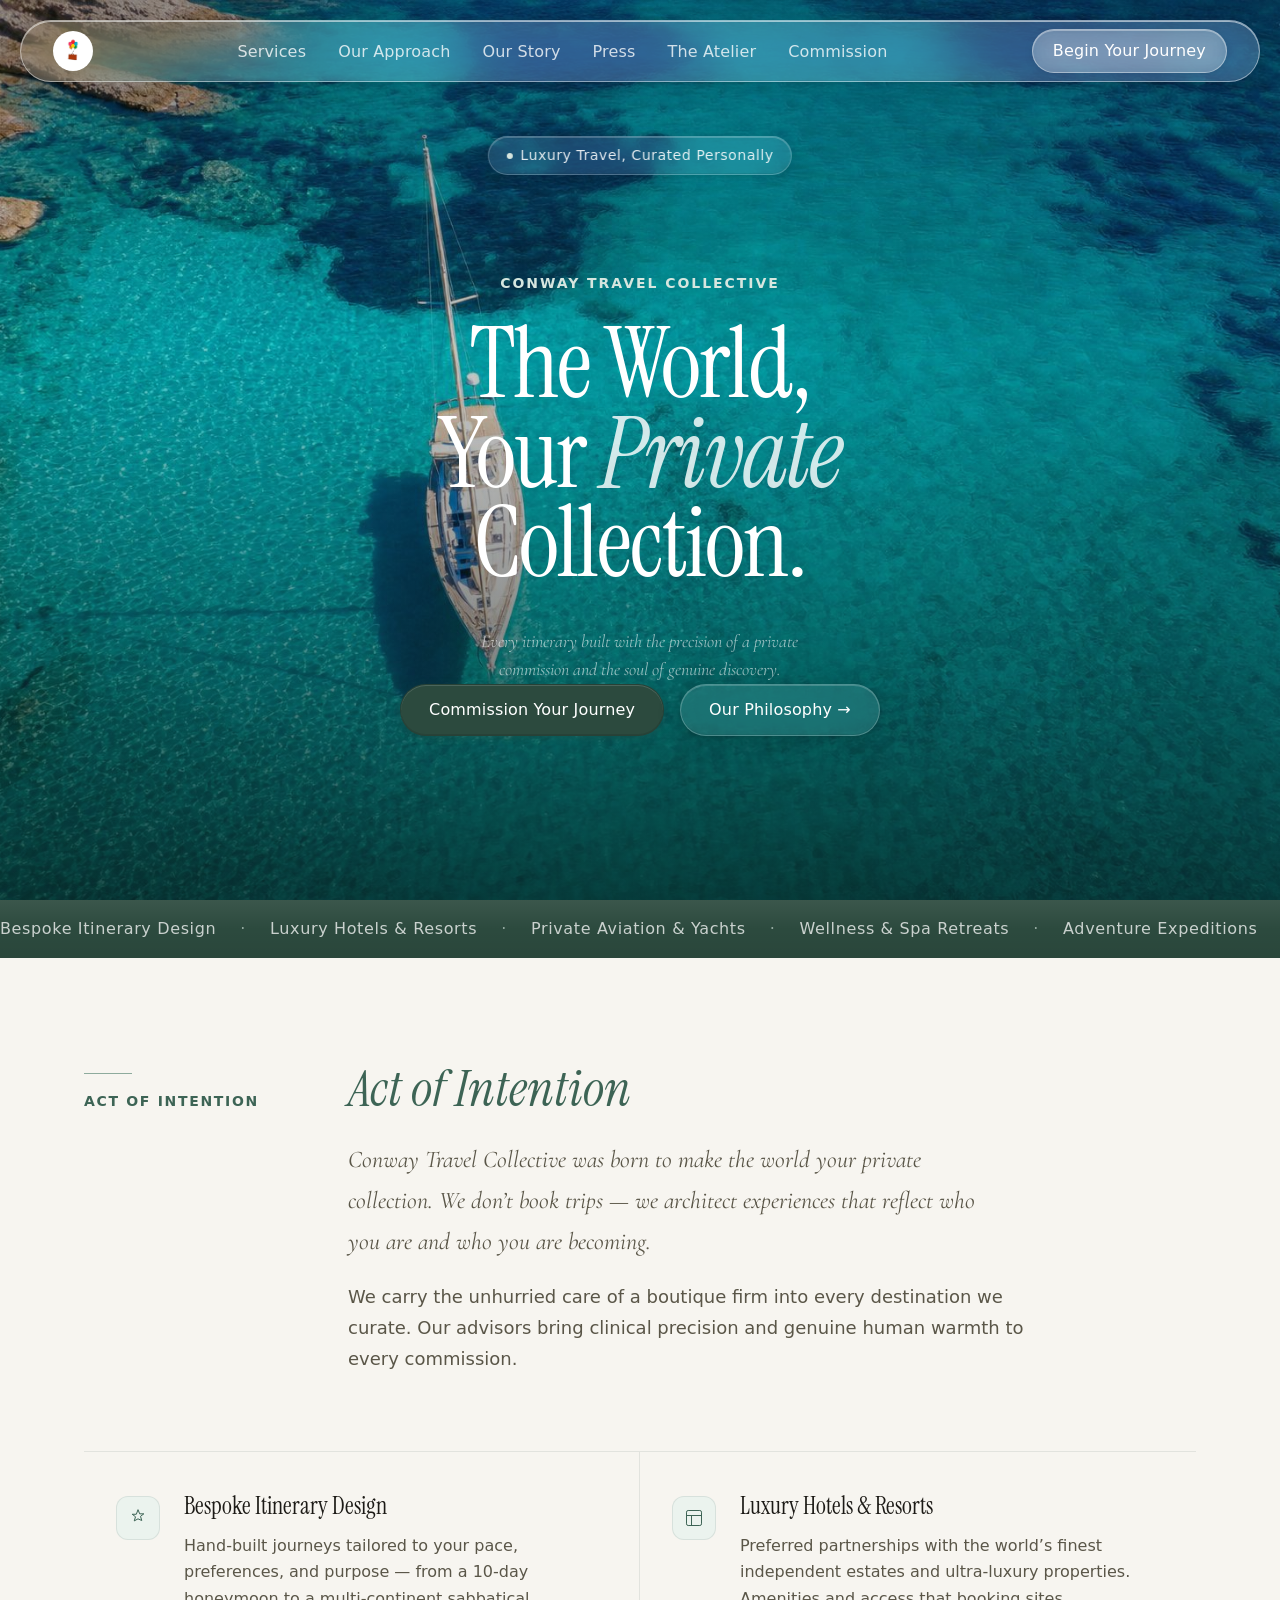
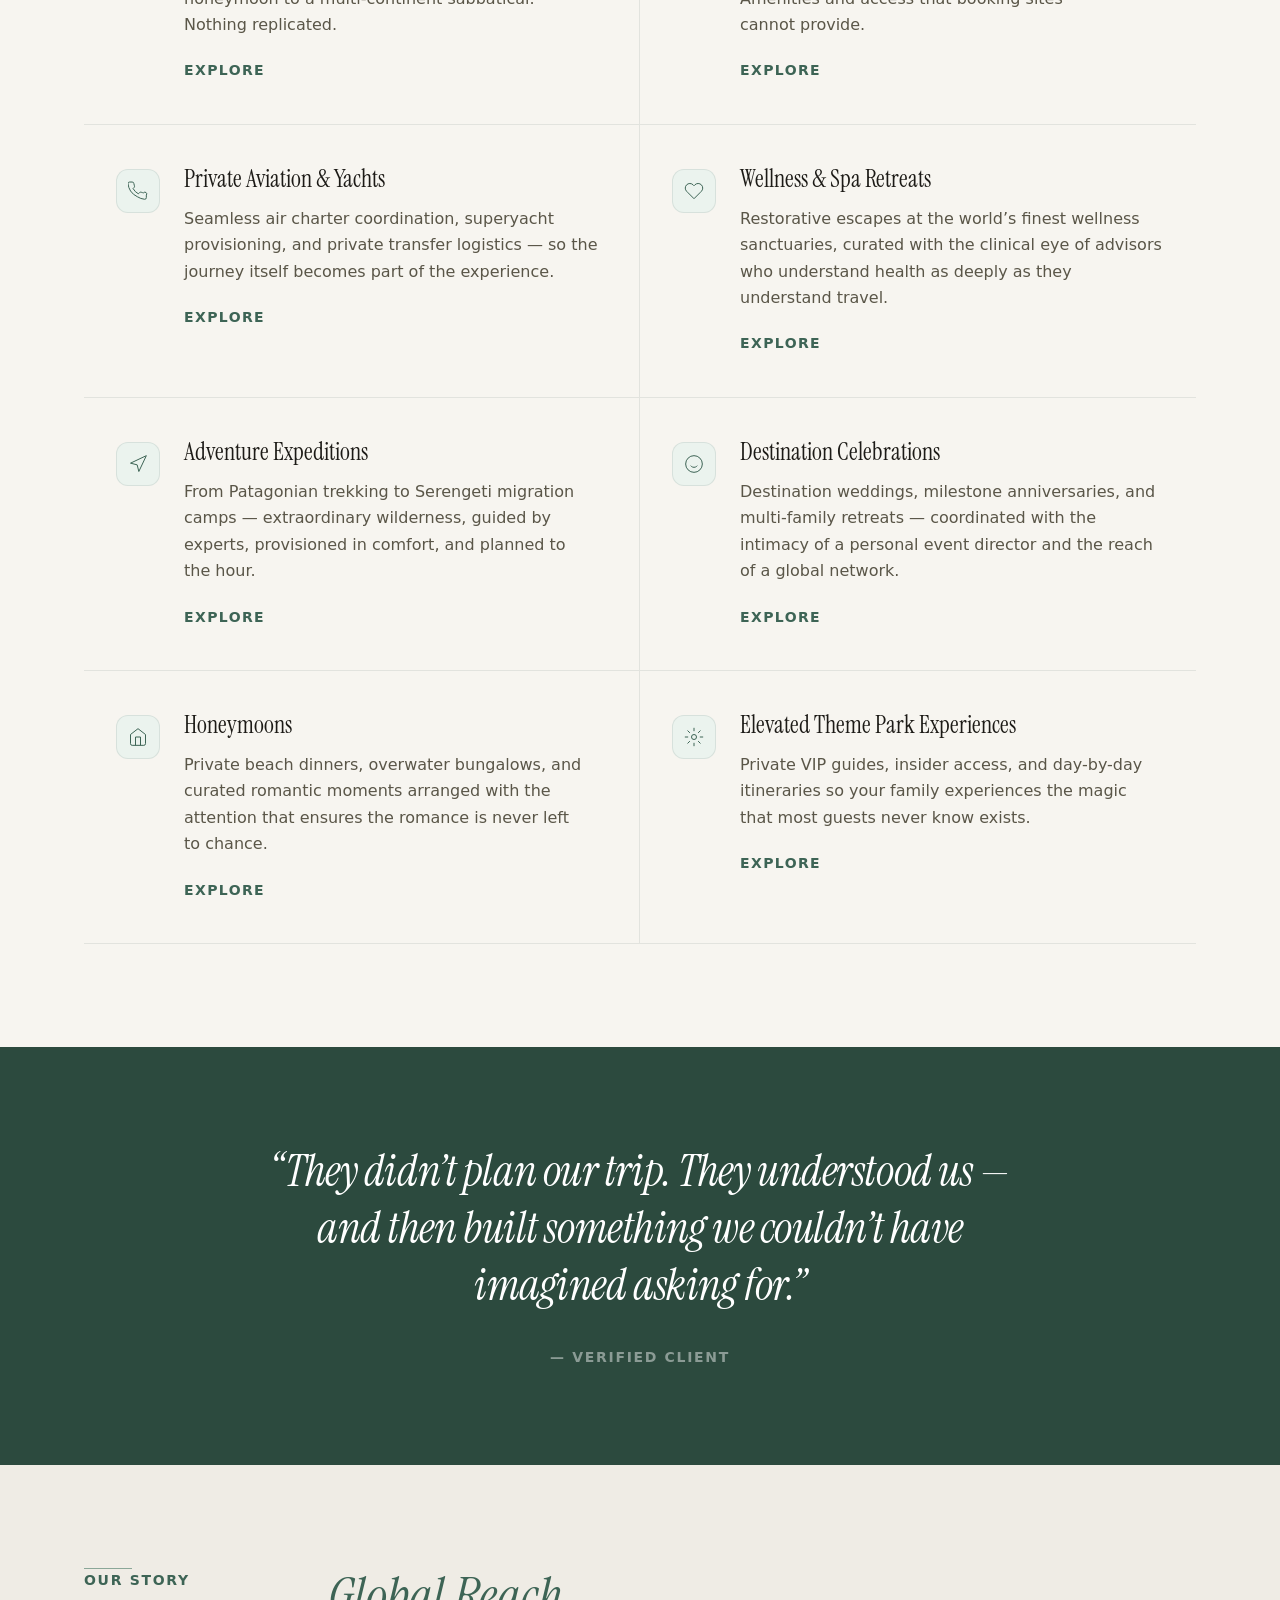
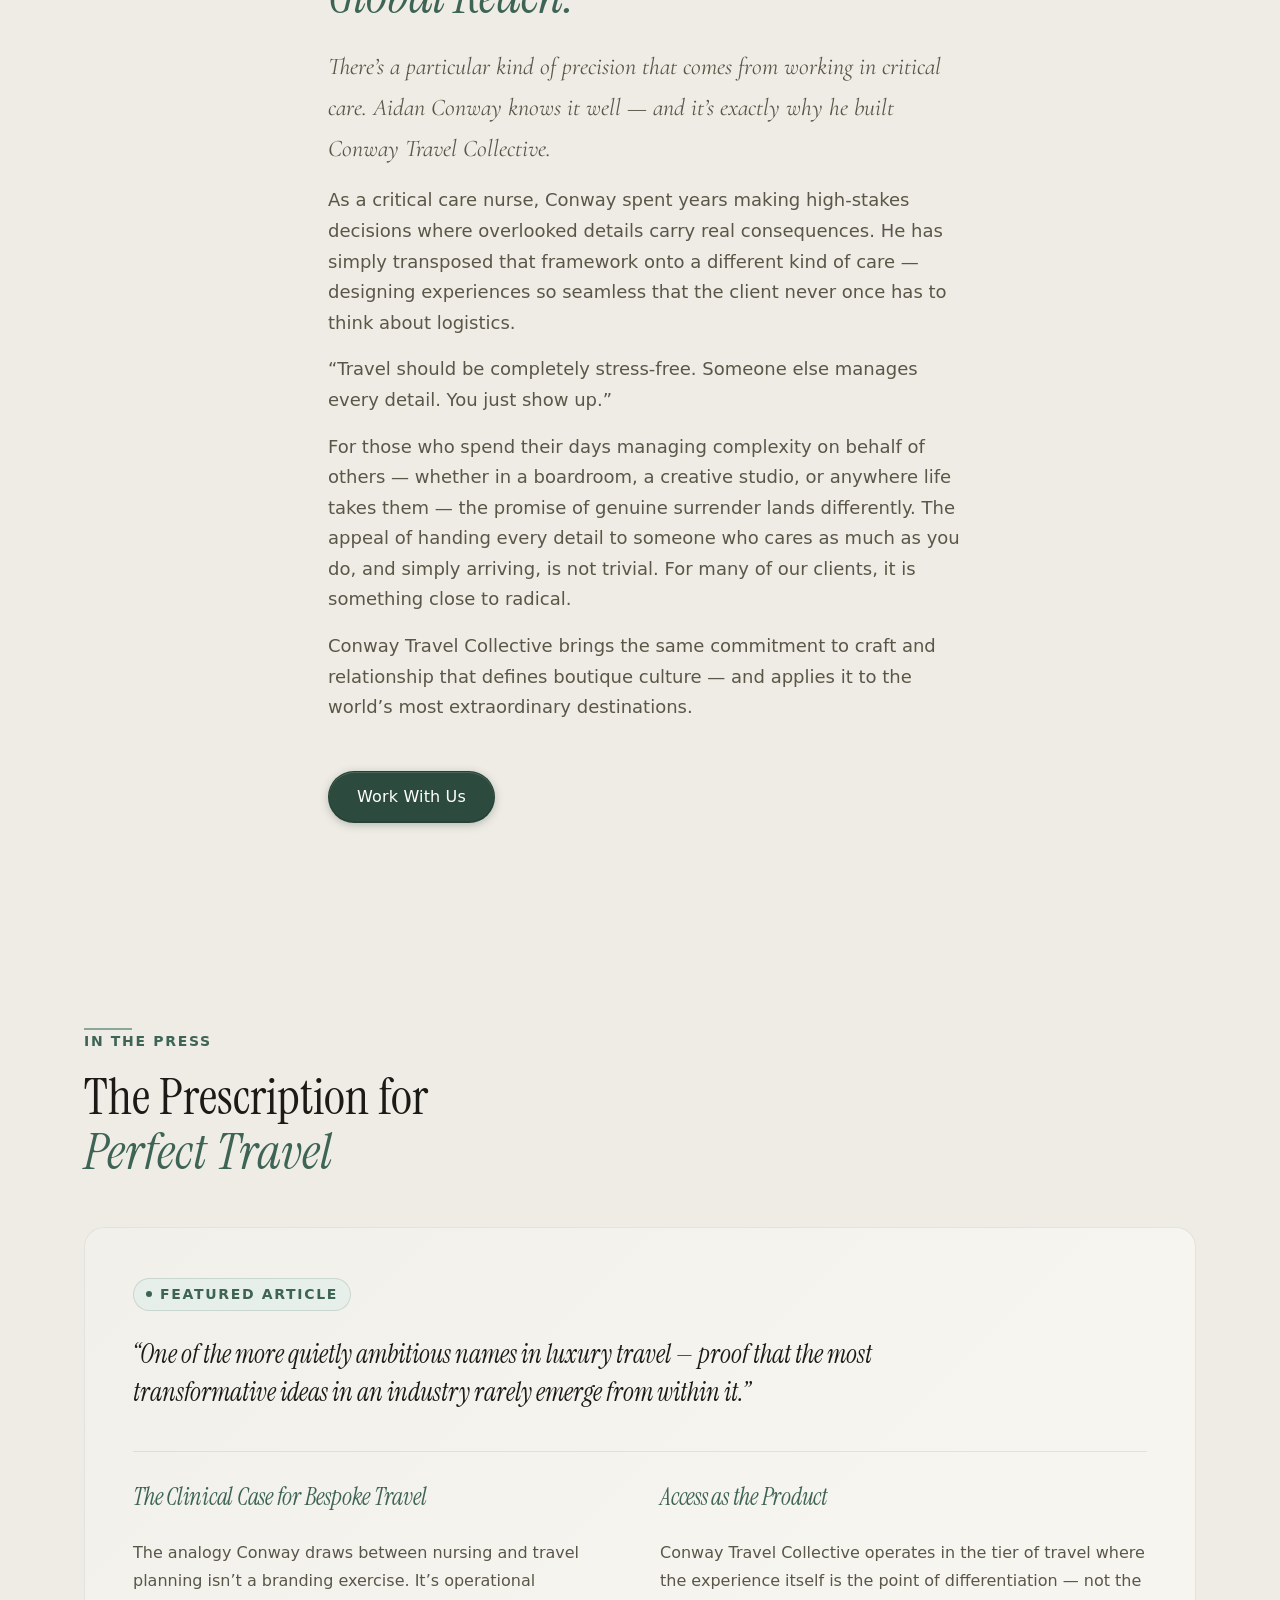
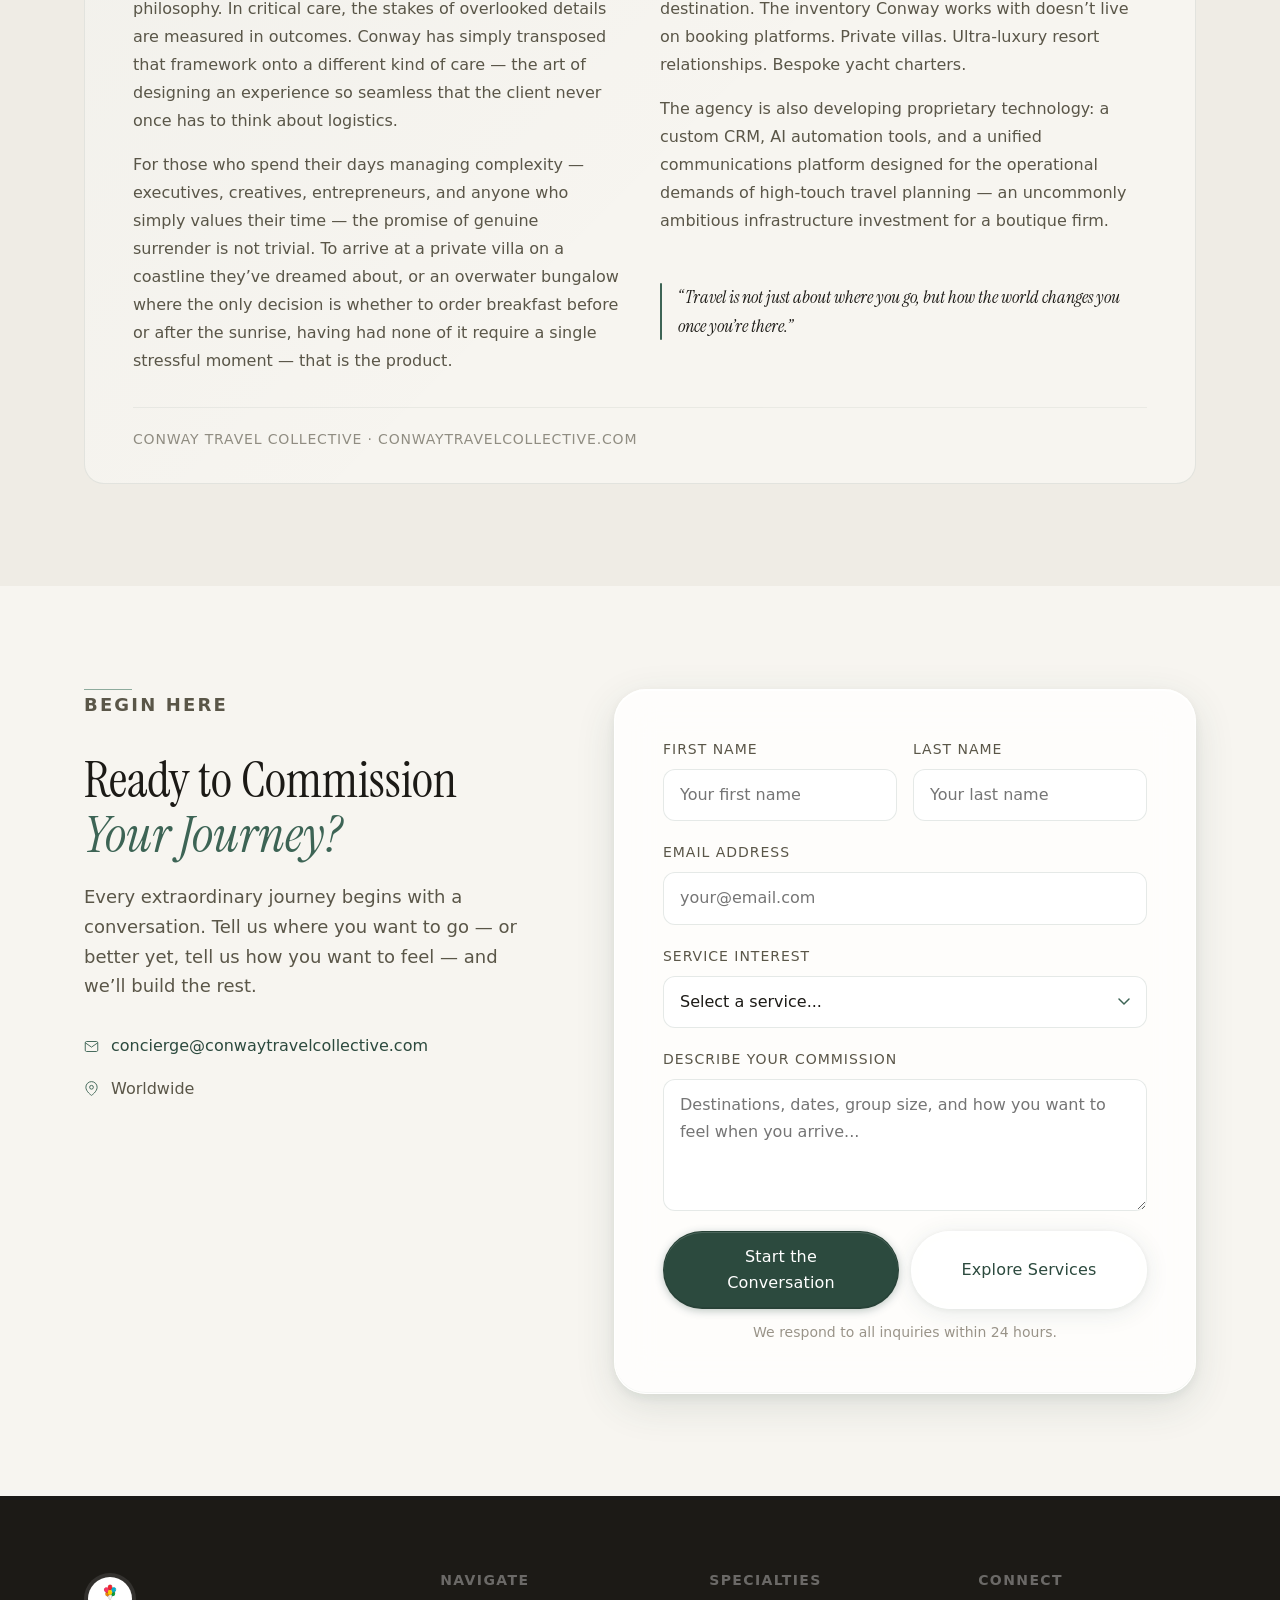
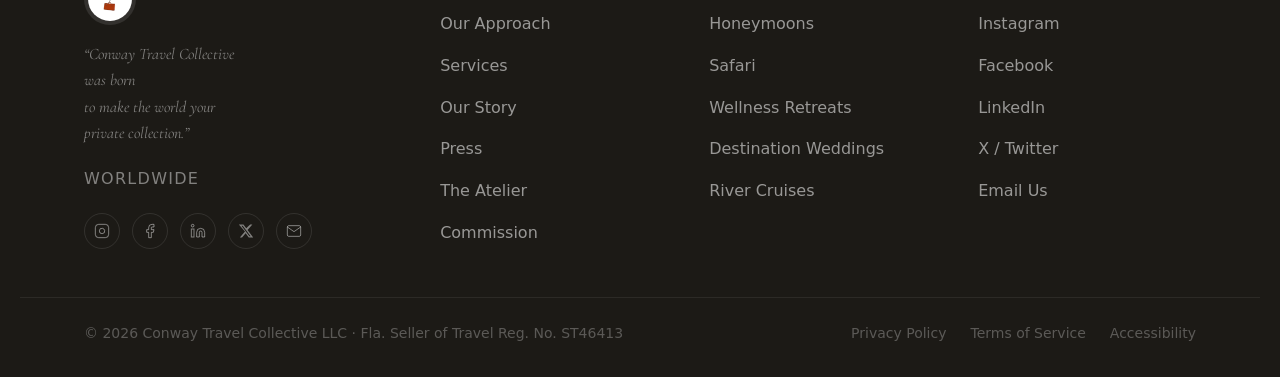
==== index.html @ b47cf595 "Fix contact form so inquiries reach concierge@conwaytravelcollective.com" ====
<!DOCTYPE html>
<html lang="en" data-theme="light">
<head>
  <meta charset="UTF-8" />
  <meta name="viewport" content="width=device-width, initial-scale=1.0" />
  <title>Conway Travel Collective — Luxury Travel, Curated Personally</title>
  <meta name="description" content="Conway Travel Collective transforms travel into a discipline — where every itinerary is built with the precision of a private commission and the soul of genuine discovery. Founded by Aidan Conway, critical care nurse and luxury travel advisor." />

  <link rel="preconnect" href="https://fonts.googleapis.com" />
  <link rel="preconnect" href="https://fonts.gstatic.com" crossorigin />
  <link href="https://fonts.googleapis.com/css2?family=Cormorant+Garamond:ital,wght@0,300;0,400;0,500;0,600;1,300;1,400;1,500&family=Instrument+Serif:ital@0;1&display=swap" rel="stylesheet" />
  <link href="https://api.fontshare.com/v2/css?f[]=switzer@300,400,500,600&display=swap" rel="stylesheet" />

  <link rel="stylesheet" href="style.css" />
</head>
<body>

  <!-- ==================== FLOATING NAV ==================== -->
  <header class="header" id="header">
    <nav class="nav-pill" id="navPill">
      <a href="#" class="nav-logo" aria-label="Conway Travel Collective Home">
        <img src="images/logo-icon-balloon.jpeg" alt="Conway Travel Collective" class="logo-img" />
      </a>
      <ul class="nav-links" role="list">
        <li><a href="#services">Services</a></li>
        <li><a href="#about">Our Approach</a></li>
        <li><a href="#story">Our Story</a></li>
        <li><a href="#press">Press</a></li>
        <li><a href="atelier.html">The Atelier</a></li>
        <li><a href="#contact">Commission</a></li>
      </ul>
      <div class="nav-actions">
        <a href="#contact" class="btn-nav-cta">Begin Your Journey</a>
        <button class="hamburger" id="hamburger" aria-label="Open menu" aria-expanded="false">
          <span></span><span></span><span></span>
        </button>
      </div>
    </nav>
    <div class="mobile-menu" id="mobileMenu" aria-hidden="true">
      <ul role="list">
        <li><a href="#services">Services</a></li>
        <li><a href="#about">Our Approach</a></li>
        <li><a href="#story">Our Story</a></li>
        <li><a href="#press">Press</a></li>
        <li><a href="atelier.html">The Atelier</a></li>
        <li><a href="#contact" class="mobile-cta">Commission Your Journey</a></li>
      </ul>
    </div>
  </header>

  <main>

    <!-- ==================== HERO ==================== -->
    <section class="hero" id="home">
      <div class="hero-bg">
        <img src="images/hero-tropical-water.jpg" alt="Aerial view of a luxury sailboat in brilliant turquoise Mediterranean waters" class="hero-img" />
        <div class="hero-overlay"></div>
      </div>

      <div class="hero-pill">
        <span class="hero-pill-dot"></span>
        <span>Luxury Travel, Curated Personally</span>
      </div>

      <div class="hero-content">
        <p class="hero-eyebrow">Conway Travel Collective</p>
        <h1 class="hero-heading">
          The World,<br />
          Your <em>Private</em><br />
          Collection.
        </h1>
        <p class="hero-sub">Every itinerary built with the precision of a private commission and the soul of genuine discovery.</p>
        <div class="hero-actions">
          <a href="#contact" class="btn btn-primary">Commission Your Journey</a>
          <a href="#about" class="btn btn-ghost-light">Our Philosophy &rarr;</a>
        </div>
      </div>


    </section>

    <!-- ==================== MARQUEE STRIP ==================== -->
    <div class="marquee-strip" aria-hidden="true">
      <div class="marquee-track">
        <span>Bespoke Itinerary Design</span><span class="dot">&middot;</span>
        <span>Luxury Hotels &amp; Resorts</span><span class="dot">&middot;</span>
        <span>Private Aviation &amp; Yachts</span><span class="dot">&middot;</span>
        <span>Wellness &amp; Spa Retreats</span><span class="dot">&middot;</span>
        <span>Adventure Expeditions</span><span class="dot">&middot;</span>
        <span>Destination Celebrations</span><span class="dot">&middot;</span>
        <span>Honeymoons</span><span class="dot">&middot;</span>
        <span>Safari &amp; Wildlife</span><span class="dot">&middot;</span>
        <span>River Cruises</span><span class="dot">&middot;</span>
        <span>Bespoke Itinerary Design</span><span class="dot">&middot;</span>
        <span>Luxury Hotels &amp; Resorts</span><span class="dot">&middot;</span>
        <span>Private Aviation &amp; Yachts</span><span class="dot">&middot;</span>
        <span>Wellness &amp; Spa Retreats</span><span class="dot">&middot;</span>
        <span>Adventure Expeditions</span><span class="dot">&middot;</span>
        <span>Destination Celebrations</span><span class="dot">&middot;</span>
        <span>Honeymoons</span><span class="dot">&middot;</span>
        <span>Safari &amp; Wildlife</span><span class="dot">&middot;</span>
        <span>River Cruises</span><span class="dot">&middot;</span>
      </div>
    </div>

    <!-- ==================== APPROACH / SERVICES ==================== -->
    <section class="section approach" id="services">
      <div class="container">
        <div class="approach-inner">
          <div class="approach-label fade-in">
            <div class="approach-rule"></div>
            <p class="eyebrow">Act of Intention</p>
          </div>
          <div class="approach-text fade-in">
            <h2 class="approach-title"><em>Act of Intention</em></h2>
            <p class="approach-lead">Conway Travel Collective was born to make the world your private collection. We don&rsquo;t book trips &mdash; we architect experiences that reflect who you are and who you are becoming.</p>
            <p>We carry the unhurried care of a boutique firm into every destination we curate. Our advisors bring clinical precision and genuine human warmth to every commission.</p>
          </div>
        </div>

        <div class="services-list" id="about">
          <div class="service-item fade-in">
            <div class="service-item-icon">
              <svg width="20" height="20" viewBox="0 0 24 24" fill="none" stroke="currentColor" stroke-width="1.2"><path d="M12 2l2 5h5l-4 3 1.5 5L12 13l-4.5 2.5L9 10.5 5 7.5h5z"/></svg>
            </div>
            <div>
              <h3>Bespoke Itinerary Design</h3>
              <p>Hand-built journeys tailored to your pace, preferences, and purpose &mdash; from a 10-day honeymoon to a multi-continent sabbatical. Nothing replicated.</p>
              <a href="#contact" class="service-explore">EXPLORE</a>
            </div>
          </div>

          <div class="service-item fade-in">
            <div class="service-item-icon">
              <svg width="20" height="20" viewBox="0 0 24 24" fill="none" stroke="currentColor" stroke-width="1.2"><rect x="3" y="3" width="18" height="18" rx="2"/><path d="M3 9h18M9 21V9"/></svg>
            </div>
            <div>
              <h3>Luxury Hotels &amp; Resorts</h3>
              <p>Preferred partnerships with the world&rsquo;s finest independent estates and ultra-luxury properties. Amenities and access that booking sites cannot provide.</p>
              <a href="#contact" class="service-explore">EXPLORE</a>
            </div>
          </div>

          <div class="service-item fade-in">
            <div class="service-item-icon">
              <svg width="20" height="20" viewBox="0 0 24 24" fill="none" stroke="currentColor" stroke-width="1.2"><path d="M22 16.92v3a2 2 0 01-2.18 2 19.79 19.79 0 01-8.63-3.07A19.5 19.5 0 013.07 12a19.79 19.79 0 01-3.07-8.67A2 2 0 012 1.22h3a2 2 0 012 1.72c.127.96.361 1.903.7 2.81a2 2 0 01-.45 2.11L6.09 9.07a16 16 0 006.29 6.29l1.42-1.42a2 2 0 012.11-.45 12.84 12.84 0 002.81.7A2 2 0 0122 16.92z"/></svg>
            </div>
            <div>
              <h3>Private Aviation &amp; Yachts</h3>
              <p>Seamless air charter coordination, superyacht provisioning, and private transfer logistics &mdash; so the journey itself becomes part of the experience.</p>
              <a href="#contact" class="service-explore">EXPLORE</a>
            </div>
          </div>

          <div class="service-item fade-in">
            <div class="service-item-icon">
              <svg width="20" height="20" viewBox="0 0 24 24" fill="none" stroke="currentColor" stroke-width="1.2"><path d="M20.84 4.61a5.5 5.5 0 00-7.78 0L12 5.67l-1.06-1.06a5.5 5.5 0 00-7.78 7.78l1.06 1.06L12 21.23l7.78-7.78 1.06-1.06a5.5 5.5 0 000-7.78z"/></svg>
            </div>
            <div>
              <h3>Wellness &amp; Spa Retreats</h3>
              <p>Restorative escapes at the world&rsquo;s finest wellness sanctuaries, curated with the clinical eye of advisors who understand health as deeply as they understand travel.</p>
              <a href="#contact" class="service-explore">EXPLORE</a>
            </div>
          </div>

          <div class="service-item fade-in">
            <div class="service-item-icon">
              <svg width="20" height="20" viewBox="0 0 24 24" fill="none" stroke="currentColor" stroke-width="1.2"><polygon points="3 11 22 2 13 21 11 13 3 11"/></svg>
            </div>
            <div>
              <h3>Adventure Expeditions</h3>
              <p>From Patagonian trekking to Serengeti migration camps &mdash; extraordinary wilderness, guided by experts, provisioned in comfort, and planned to the hour.</p>
              <a href="#contact" class="service-explore">EXPLORE</a>
            </div>
          </div>

          <div class="service-item fade-in">
            <div class="service-item-icon">
              <svg width="20" height="20" viewBox="0 0 24 24" fill="none" stroke="currentColor" stroke-width="1.2"><circle cx="12" cy="12" r="10"/><path d="M8 14s1.5 2 4 2 4-2 4-2M9 9h.01M15 9h.01"/></svg>
            </div>
            <div>
              <h3>Destination Celebrations</h3>
              <p>Destination weddings, milestone anniversaries, and multi-family retreats &mdash; coordinated with the intimacy of a personal event director and the reach of a global network.</p>
              <a href="#contact" class="service-explore">EXPLORE</a>
            </div>
          </div>

          <div class="service-item fade-in">
            <div class="service-item-icon">
              <svg width="20" height="20" viewBox="0 0 24 24" fill="none" stroke="currentColor" stroke-width="1.2"><path d="M3 9l9-7 9 7v11a2 2 0 01-2 2H5a2 2 0 01-2-2z"/><polyline points="9,22 9,12 15,12 15,22"/></svg>
            </div>
            <div>
              <h3>Honeymoons</h3>
              <p>Private beach dinners, overwater bungalows, and curated romantic moments arranged with the attention that ensures the romance is never left to chance.</p>
              <a href="#contact" class="service-explore">EXPLORE</a>
            </div>
          </div>

          <div class="service-item fade-in">
            <div class="service-item-icon">
              <svg width="20" height="20" viewBox="0 0 24 24" fill="none" stroke="currentColor" stroke-width="1.2"><circle cx="12" cy="12" r="3"/><path d="M12 1v4M12 19v4M4.22 4.22l2.83 2.83M16.95 16.95l2.83 2.83M1 12h4M19 12h4M4.22 19.78l2.83-2.83M16.95 7.05l2.83-2.83"/></svg>
            </div>
            <div>
              <h3>Elevated Theme Park Experiences</h3>
              <p>Private VIP guides, insider access, and day-by-day itineraries so your family experiences the magic that most guests never know exists.</p>
              <a href="#contact" class="service-explore">EXPLORE</a>
            </div>
          </div>
        </div>
      </div>
    </section>

    <!-- ==================== PULL QUOTE ==================== -->
    <section class="pullquote-section">
      <div class="container">
        <blockquote class="pullquote fade-in">
          <p>&ldquo;They didn&rsquo;t plan our trip. They understood us &mdash; and then built something we couldn&rsquo;t have imagined asking for.&rdquo;</p>
          <footer>&mdash; VERIFIED CLIENT</footer>
        </blockquote>
      </div>
    </section>

    <!-- ==================== OUR STORY ==================== -->
    <section class="section story" id="story">
      <div class="container story-inner">
        <div class="story-label fade-in">
          <div class="approach-rule"></div>
          <p class="eyebrow">Our Story</p>
        </div>
        <div class="story-text fade-in">
          <h2 class="story-title"><em>Global Reach.</em></h2>
          <p class="story-lead">There&rsquo;s a particular kind of precision that comes from working in critical care. Aidan Conway knows it well &mdash; and it&rsquo;s exactly why he built Conway Travel Collective.</p>
          <p>As a critical care nurse, Conway spent years making high-stakes decisions where overlooked details carry real consequences. He has simply transposed that framework onto a different kind of care &mdash; designing experiences so seamless that the client never once has to think about logistics.</p>
          <p>&ldquo;Travel should be completely stress-free. Someone else manages every detail. You just show up.&rdquo;</p>
          <p>For those who spend their days managing complexity on behalf of others &mdash; whether in a boardroom, a creative studio, or anywhere life takes them &mdash; the promise of genuine surrender lands differently. The appeal of handing every detail to someone who cares as much as you do, and simply arriving, is not trivial. For many of our clients, it is something close to radical.</p>
          <p>Conway Travel Collective brings the same commitment to craft and relationship that defines boutique culture &mdash; and applies it to the world&rsquo;s most extraordinary destinations.</p>
          <a href="#contact" class="btn btn-primary" style="margin-top:2rem; display:inline-flex;">Work With Us</a>
        </div>
      </div>
    </section>

    <!-- ==================== PRESS ==================== -->
    <section class="section press-section" id="press">
      <div class="container">
        <div class="press-header fade-in">
          <div class="approach-rule"></div>
          <p class="eyebrow">In the Press</p>
          <h2 class="section-title">The Prescription for<br /><em>Perfect Travel</em></h2>
        </div>

        <div class="press-feature fade-in">
          <div class="press-feature-kicker">Featured Article</div>
          <blockquote class="press-pullquote">
            &ldquo;One of the more quietly ambitious names in luxury travel &mdash; proof that the most transformative ideas in an industry rarely emerge from within it.&rdquo;
          </blockquote>
          <div class="press-body">
            <div class="press-col">
              <h3 class="press-subhead">The Clinical Case for Bespoke Travel</h3>
              <p>The analogy Conway draws between nursing and travel planning isn&rsquo;t a branding exercise. It&rsquo;s operational philosophy. In critical care, the stakes of overlooked details are measured in outcomes. Conway has simply transposed that framework onto a different kind of care &mdash; the art of designing an experience so seamless that the client never once has to think about logistics.</p>
              <p>For those who spend their days managing complexity &mdash; executives, creatives, entrepreneurs, and anyone who simply values their time &mdash; the promise of genuine surrender is not trivial. To arrive at a private villa on a coastline they&rsquo;ve dreamed about, or an overwater bungalow where the only decision is whether to order breakfast before or after the sunrise, having had none of it require a single stressful moment &mdash; that is the product.</p>
            </div>
            <div class="press-col">
              <h3 class="press-subhead">Access as the Product</h3>
              <p>Conway Travel Collective operates in the tier of travel where the experience itself is the point of differentiation &mdash; not the destination. The inventory Conway works with doesn&rsquo;t live on booking platforms. Private villas. Ultra-luxury resort relationships. Bespoke yacht charters.</p>
              <p>The agency is also developing proprietary technology: a custom CRM, AI automation tools, and a unified communications platform designed for the operational demands of high-touch travel planning &mdash; an uncommonly ambitious infrastructure investment for a boutique firm.</p>
              <div class="press-philosophy">
                <span class="press-philosophy-rule"></span>
                <p>&ldquo;Travel is not just about where you go, but how the world changes you once you&rsquo;re there.&rdquo;</p>
              </div>
            </div>
          </div>
          <div class="press-feature-footer">
            <span>Conway Travel Collective &middot; conwaytravelcollective.com</span>
          </div>
        </div>
      </div>
    </section>

    <!-- ==================== COMMISSION / CONTACT ==================== -->
    <section class="section commission" id="contact">
      <div class="container commission-inner">
        <div class="commission-text fade-in">
          <div class="approach-rule"></div>
          <p class="eyebrow">Begin Here</p>
          <h2 class="commission-title">Ready to Commission<br /><em>Your Journey?</em></h2>
          <p>Every extraordinary journey begins with a conversation. Tell us where you want to go &mdash; or better yet, tell us how you want to feel &mdash; and we&rsquo;ll build the rest.</p>
          <div class="commission-details">
            <div class="contact-detail">
              <svg width="15" height="15" viewBox="0 0 24 24" fill="none" stroke="currentColor" stroke-width="1.5"><path d="M4 4h16c1.1 0 2 .9 2 2v12c0 1.1-.9 2-2 2H4c-1.1 0-2-.9-2-2V6c0-1.1.9-2 2-2z"/><polyline points="22,6 12,13 2,6"/></svg>
              <a href="mailto:concierge@conwaytravelcollective.com">concierge@conwaytravelcollective.com</a>
            </div>
            <div class="contact-detail">
              <svg width="15" height="15" viewBox="0 0 24 24" fill="none" stroke="currentColor" stroke-width="1.5"><path d="M21 10c0 7-9 13-9 13s-9-6-9-13a9 9 0 0118 0z"/><circle cx="12" cy="10" r="3"/></svg>
              <span>Worldwide</span>
            </div>
          </div>
        </div>

        <form class="contact-form fade-in" id="contactForm" novalidate>
          <div class="form-row">
            <div class="form-group">
              <label for="firstName">First Name</label>
              <input type="text" id="firstName" name="firstName" placeholder="Your first name" required />
            </div>
            <div class="form-group">
              <label for="lastName">Last Name</label>
              <input type="text" id="lastName" name="lastName" placeholder="Your last name" required />
            </div>
          </div>
          <div class="form-group">
            <label for="email">Email Address</label>
            <input type="email" id="email" name="email" placeholder="your@email.com" required />
          </div>
          <div class="form-group">
            <label for="tripType">Service Interest</label>
            <select id="tripType" name="tripType">
              <option value="">Select a service...</option>
              <option>Bespoke Itinerary Design</option>
              <option>Luxury Hotels &amp; Resorts</option>
              <option>Private Aviation &amp; Yachts</option>
              <option>Wellness &amp; Spa Retreats</option>
              <option>Adventure Expeditions</option>
              <option>Destination Celebrations</option>
              <option>Elevated Theme Park Experiences</option>
              <option>Honeymoon</option>
            </select>
          </div>
          <div class="form-group">
            <label for="message">Describe Your Commission</label>
            <textarea id="message" name="message" rows="4" placeholder="Destinations, dates, group size, and how you want to feel when you arrive..." required></textarea>
          </div>
          <div class="form-honeypot" aria-hidden="true">
            <label for="website">Website</label>
            <input id="website" name="website" tabindex="-1" autocomplete="off" />
          </div>
          <p class="form-error" id="formError" hidden></p>
          <div class="form-btn-row">
            <button type="submit" class="btn btn-primary btn-full">Start the Conversation</button>
            <a href="#services" class="btn btn-glass btn-full">Explore Services</a>
          </div>
          <p class="form-note">We respond to all inquiries within 24 hours.</p>
        </form>
      </div>
    </section>

  </main>

  <!-- ==================== FOOTER ==================== -->
  <footer class="footer">
    <div class="container footer-inner">
      <div class="footer-brand">
        <img src="images/logo-icon-balloon.jpeg" alt="Conway Travel Collective" class="footer-logo" />
        <p class="footer-tagline">&ldquo;Conway Travel Collective was born<br />to make the world your private collection.&rdquo;</p>
        <p class="footer-location">Worldwide</p>
        <div class="footer-social">
          <a href="https://www.instagram.com/conway_travel_collective/" target="_blank" rel="noopener" aria-label="Instagram">
            <svg width="16" height="16" viewBox="0 0 24 24" fill="none" stroke="currentColor" stroke-width="1.5"><rect x="2" y="2" width="20" height="20" rx="5"/><path d="M16 11.37A4 4 0 1 1 12.63 8 4 4 0 0 1 16 11.37z"/><line x1="17.5" y1="6.5" x2="17.51" y2="6.5"/></svg>
          </a>
          <a href="https://www.facebook.com/ConwayTravelCollective" target="_blank" rel="noopener" aria-label="Facebook">
            <svg width="16" height="16" viewBox="0 0 24 24" fill="none" stroke="currentColor" stroke-width="1.5"><path d="M18 2h-3a5 5 0 00-5 5v3H7v4h3v8h4v-8h3l1-4h-4V7a1 1 0 011-1h3z"/></svg>
          </a>
          <a href="https://www.linkedin.com/company/conway-travel-collective" target="_blank" rel="noopener" aria-label="LinkedIn">
            <svg width="16" height="16" viewBox="0 0 24 24" fill="none" stroke="currentColor" stroke-width="1.5"><path d="M16 8a6 6 0 016 6v7h-4v-7a2 2 0 00-2-2 2 2 0 00-2 2v7h-4v-7a6 6 0 016-6z"/><rect x="2" y="9" width="4" height="12"/><circle cx="4" cy="4" r="2"/></svg>
          </a>
          <a href="https://www.x.com/adventuresbyamc" target="_blank" rel="noopener" aria-label="X / Twitter">
            <svg width="16" height="16" viewBox="0 0 24 24" fill="currentColor"><path d="M18.244 2.25h3.308l-7.227 8.26 8.502 11.24H16.17l-4.714-6.231-5.401 6.231H2.744l7.737-8.835L1.254 2.25H8.08l4.252 5.622 5.912-5.622zm-1.161 17.52h1.833L7.084 4.126H5.117z"/></svg>
          </a>
          <a href="mailto:concierge@conwaytravelcollective.com" aria-label="Email">
            <svg width="16" height="16" viewBox="0 0 24 24" fill="none" stroke="currentColor" stroke-width="1.5"><path d="M4 4h16c1.1 0 2 .9 2 2v12c0 1.1-.9 2-2 2H4c-1.1 0-2-.9-2-2V6c0-1.1.9-2 2-2z"/><polyline points="22,6 12,13 2,6"/></svg>
          </a>
        </div>
      </div>

      <div class="footer-cols">
        <div class="footer-col">
          <h4>Navigate</h4>
          <ul role="list">
            <li><a href="#about">Our Approach</a></li>
            <li><a href="#services">Services</a></li>
            <li><a href="#story">Our Story</a></li>
            <li><a href="#press">Press</a></li>
            <li><a href="atelier.html">The Atelier</a></li>
            <li><a href="#contact">Commission</a></li>
          </ul>
        </div>
        <div class="footer-col">
          <h4>Specialties</h4>
          <ul role="list">
            <li><a href="#contact">Honeymoons</a></li>
            <li><a href="#contact">Safari</a></li>
            <li><a href="#contact">Wellness Retreats</a></li>
            <li><a href="#contact">Destination Weddings</a></li>
            <li><a href="#contact">River Cruises</a></li>
          </ul>
        </div>
        <div class="footer-col">
          <h4>Connect</h4>
          <ul role="list">
            <li><a href="https://www.instagram.com/conway_travel_collective/" target="_blank" rel="noopener">Instagram</a></li>
            <li><a href="https://www.facebook.com/ConwayTravelCollective" target="_blank" rel="noopener">Facebook</a></li>
            <li><a href="https://www.linkedin.com/company/conway-travel-collective" target="_blank" rel="noopener">LinkedIn</a></li>
            <li><a href="https://www.x.com/adventuresbyamc" target="_blank" rel="noopener">X / Twitter</a></li>
            <li><a href="mailto:concierge@conwaytravelcollective.com">Email Us</a></li>
          </ul>
        </div>
      </div>
    </div>

    <div class="footer-bottom container">
      <p>&copy; 2026 Conway Travel Collective LLC &middot; Fla. Seller of Travel Reg. No. ST46413</p>
      <div class="footer-legal">
        <a href="/privacy">Privacy Policy</a>
        <a href="/terms">Terms of Service</a>
        <a href="#">Accessibility</a>
      </div>
    </div>
  </footer>

  <script src="script.js"></script>
</body>
</html>
---- style.css ----
/* ============================================================
   CONWAY TRAVEL COLLECTIVE — Design System
   Aesthetic: Editorial Luxury × Tern × Safari Portal
   Theme: Light only · Forest green · Apple Liquid Glass
   ============================================================ */

/* ── Design Tokens ─────────────────────────────────────── */
:root {
  /* Brand palette — forest greens only, no gold */
  --forest:        #2C4A3E;
  --forest-mid:    #3D6455;
  --forest-light:  #4A7A67;
  --forest-pale:   #D6E6DF;
  --color-forest-pale: #D6E6DF;
  --forest-ultra:  #EBF3EE;

  --cream:         #F7F5F0;
  --cream-deep:    #EFECE5;
  --cream-deeper:  #E6E1D8;

  --ink:           #1C1A16;
  --ink-mid:       #3A3730;
  --ink-muted:     #5A5648;
  --ink-faint:     #9A9489;
  --ink-ghost:     #C8C4BC;

  --white:         #FFFFFF;

  /* ── Liquid Glass — the core material ─────────────────
     Inspired by Apple's visionOS / iOS 26 liquid glass:
     layered translucency, specular rim light, inner glow,
     refractive blur. Always on light backgrounds.
  ─────────────────────────────────────────────────────── */
  --glass-bg:           rgba(255, 255, 255, 0.55);
  --glass-bg-hover:     rgba(255, 255, 255, 0.72);
  --glass-bg-active:    rgba(255, 255, 255, 0.85);
  --glass-border:       rgba(255, 255, 255, 0.75);
  --glass-border-inner: rgba(255, 255, 255, 0.9);
  --glass-shadow:       0 4px 24px rgba(44, 74, 62, 0.10), 0 1px 6px rgba(44, 74, 62, 0.07);
  --glass-shadow-hover: 0 8px 32px rgba(44, 74, 62, 0.16), 0 2px 8px rgba(44, 74, 62, 0.10);
  --glass-blur:         saturate(1.8) blur(20px);

  /* Glass over dark (hero) */
  --glass-dark-bg:      rgba(255, 255, 255, 0.10);
  --glass-dark-bg-hover:rgba(255, 255, 255, 0.18);
  --glass-dark-border:  rgba(255, 255, 255, 0.22);
  --glass-dark-shadow:  0 4px 24px rgba(0,0,0,0.18), 0 1px 4px rgba(0,0,0,0.12);

  /* Semantic tokens */
  --color-bg:            var(--cream);
  --color-surface:       var(--white);
  --color-surface-alt:   var(--cream-deep);
  --color-text:          var(--ink);
  --color-text-muted:    var(--ink-muted);
  --color-text-faint:    var(--ink-faint);
  --color-primary:       var(--forest);
  --color-accent:        var(--forest-mid);
  --color-border:        rgba(44, 74, 62, 0.10);
  --color-divider:       rgba(44, 74, 62, 0.06);

  /* Typography */
  --font-display: 'Instrument Serif', 'Cormorant Garamond', Georgia, serif;
  --font-serif:   'Cormorant Garamond', Georgia, serif;
  --font-body:    'Switzer', 'DM Sans', system-ui, sans-serif;

  /* Type scale */
  --text-xs:   clamp(0.75rem,  0.7rem  + 0.25vw, 0.875rem);
  --text-sm:   clamp(0.875rem, 0.8rem  + 0.35vw, 1rem);
  --text-base: clamp(1rem,     0.95rem + 0.25vw, 1.125rem);
  --text-lg:   clamp(1.125rem, 1rem    + 0.75vw, 1.5rem);
  --text-xl:   clamp(1.5rem,   1.2rem  + 1.25vw, 2.25rem);
  --text-2xl:  clamp(2rem,     1.2rem  + 2.5vw,  3.5rem);
  --text-3xl:  clamp(2.5rem,   1rem    + 4vw,    5rem);
  --text-hero: clamp(3rem,     0.5rem  + 7vw,    7.5rem);

  /* Spacing */
  --space-1:  0.25rem;  --space-2:  0.5rem;   --space-3:  0.75rem;
  --space-4:  1rem;     --space-5:  1.25rem;  --space-6:  1.5rem;
  --space-8:  2rem;     --space-10: 2.5rem;   --space-12: 3rem;
  --space-16: 4rem;     --space-20: 5rem;     --space-24: 6rem;
  --space-32: 8rem;

  /* Layout */
  --content-narrow:  640px;
  --content-default: 960px;
  --content-wide:    1240px;

  /* Radii */
  --radius-sm:   0.375rem;
  --radius-md:   0.75rem;
  --radius-lg:   1.25rem;
  --radius-xl:   2rem;
  --radius-full: 9999px;

  /* Shadows — warm green-tinted */
  --shadow-sm: 0 1px 3px rgba(44,74,62,0.06), 0 1px 2px rgba(44,74,62,0.04);
  --shadow-md: 0 4px 16px rgba(44,74,62,0.08), 0 2px 6px rgba(44,74,62,0.05);
  --shadow-lg: 0 12px 40px rgba(44,74,62,0.12), 0 4px 12px rgba(44,74,62,0.07);
  --shadow-xl: 0 24px 64px rgba(44,74,62,0.14);

  /* Transitions */
  --ease-out: cubic-bezier(0.16, 1, 0.3, 1);
  --t-fast:   180ms cubic-bezier(0.16, 1, 0.3, 1);
  --t-med:    300ms cubic-bezier(0.16, 1, 0.3, 1);
  --t-slow:   500ms cubic-bezier(0.16, 1, 0.3, 1);
}

/* ── Reset & Base ─────────────────────────────────────────── */
*, *::before, *::after { box-sizing: border-box; margin: 0; padding: 0; }

html {
  -webkit-font-smoothing: antialiased;
  -moz-osx-font-smoothing: grayscale;
  text-rendering: optimizeLegibility;
  scroll-behavior: smooth;
  scroll-padding-top: var(--space-24);
}

body {
  min-height: 100dvh;
  font-family: var(--font-body);
  font-size: var(--text-base);
  line-height: 1.65;
  color: var(--color-text);
  background-color: var(--color-bg);
  overflow-x: hidden;
}

img, picture, video { display: block; max-width: 100%; height: auto; }
ul[role='list'] { list-style: none; }
input, button, textarea, select { font: inherit; color: inherit; }
h1, h2, h3, h4 { text-wrap: balance; line-height: 1.1; }
p, li { text-wrap: pretty; }
button { cursor: pointer; background: none; border: none; }

::selection {
  background: color-mix(in oklab, var(--forest) 20%, transparent);
  color: var(--color-text);
}

:focus-visible {
  outline: 2px solid var(--forest-mid);
  outline-offset: 3px;
  border-radius: var(--radius-sm);
}

@media (prefers-reduced-motion: reduce) {
  *, *::before, *::after {
    animation-duration: 0.01ms !important;
    animation-iteration-count: 1 !important;
    transition-duration: 0.01ms !important;
    scroll-behavior: auto !important;
  }
}

/* ── Layout Utilities ─────────────────────────────────────── */
.container {
  width: 100%;
  max-width: var(--content-wide);
  margin-inline: auto;
  padding-inline: clamp(var(--space-6), 5vw, var(--space-16));
}

.section {
  padding-block: clamp(var(--space-16), 8vw, var(--space-32));
}

/* ── Scroll Reveal ────────────────────────────────────────── */
.fade-in { opacity: 1; }

@supports (animation-timeline: scroll()) {
  .fade-in {
    opacity: 0;
    animation: reveal-fade linear both;
    animation-timeline: view();
    animation-range: entry 0% entry 70%;
  }
}

@keyframes reveal-fade { to { opacity: 1; } }

/* ── Typography Helpers ───────────────────────────────────── */
.eyebrow {
  font-family: var(--font-body);
  font-size: var(--text-xs);
  font-weight: 600;
  letter-spacing: 0.12em;
  text-transform: uppercase;
  color: var(--forest-mid);
  margin-bottom: var(--space-4);
}

.eyebrow--light { color: var(--forest-pale); }

.section-title {
  font-family: var(--font-display);
  font-size: var(--text-2xl);
  font-weight: 400;
  color: var(--color-text);
  line-height: 1.08;
  margin-bottom: var(--space-6);
}

.section-title em {
  font-style: italic;
  color: var(--forest-mid);
}

.section-sub {
  font-size: var(--text-base);
  color: var(--color-text-muted);
  max-width: 54ch;
  line-height: 1.7;
}

.section-header {
  text-align: center;
  margin-bottom: clamp(var(--space-12), 5vw, var(--space-20));
}

.section-header .section-sub { margin-inline: auto; }

/* ══════════════════════════════════════════════════════════
   LIQUID GLASS SYSTEM
   Apple-inspired layered translucency. Every glass surface
   stacks: blur → tint → specular rim → inner highlight.
══════════════════════════════════════════════════════════ */

/* Base glass mixin (applied via class or individual rules) */
.glass {
  background: var(--glass-bg);
  backdrop-filter: var(--glass-blur);
  -webkit-backdrop-filter: var(--glass-blur);
  border: 1px solid var(--glass-border);
  /* Specular rim: top-left highlight like a curved glass edge */
  box-shadow:
    var(--glass-shadow),
    inset 0 1px 0 var(--glass-border-inner),
    inset 0 -1px 0 rgba(255,255,255,0.25);
}

.glass:hover {
  background: var(--glass-bg-hover);
  box-shadow:
    var(--glass-shadow-hover),
    inset 0 1px 0 var(--glass-border-inner),
    inset 0 -1px 0 rgba(255,255,255,0.3);
}

/* Glass over dark backgrounds (hero) */
.glass-dark {
  background: var(--glass-dark-bg);
  backdrop-filter: saturate(1.6) blur(18px);
  -webkit-backdrop-filter: saturate(1.6) blur(18px);
  border: 1px solid var(--glass-dark-border);
  box-shadow:
    var(--glass-dark-shadow),
    inset 0 1px 0 rgba(255,255,255,0.18),
    inset 0 -1px 0 rgba(0,0,0,0.08);
}

/* ── Buttons ─────────────────────────────────────────────── */

/* Shared pill base */
.btn {
  display: inline-flex;
  align-items: center;
  justify-content: center;
  gap: var(--space-2);
  padding: 0.75rem 1.75rem;
  border-radius: var(--radius-full);
  font-family: var(--font-body);
  font-size: var(--text-sm);
  font-weight: 500;
  letter-spacing: 0.01em;
  text-decoration: none;
  position: relative;
  overflow: hidden;
  cursor: pointer;
  transition:
    background var(--t-fast),
    box-shadow var(--t-fast),
    transform var(--t-fast),
    border-color var(--t-fast);
}

.btn:hover  { transform: translateY(-1px); }
.btn:active { transform: translateY(0.5px) scale(0.99); }

/* ── Primary: solid forest green — opaque CTA ─────────────── */
.btn-primary {
  background: var(--forest);
  color: var(--white);
  border: 1px solid rgba(0,0,0,0.12);
  box-shadow:
    0 2px 8px rgba(44,74,62,0.30),
    inset 0 1px 0 rgba(255,255,255,0.15),
    inset 0 -1px 0 rgba(0,0,0,0.10);
}
.btn-primary:hover {
  background: var(--forest-mid);
  box-shadow:
    0 6px 20px rgba(44,74,62,0.38),
    inset 0 1px 0 rgba(255,255,255,0.18),
    inset 0 -1px 0 rgba(0,0,0,0.12);
}

/* ── Ghost light: liquid glass on dark hero bg ────────────── */
.btn-ghost-light {
  background: var(--glass-dark-bg);
  color: var(--white);
  border: 1px solid var(--glass-dark-border);
  backdrop-filter: saturate(1.6) blur(16px);
  -webkit-backdrop-filter: saturate(1.6) blur(16px);
  box-shadow:
    var(--glass-dark-shadow),
    inset 0 1px 0 rgba(255,255,255,0.18),
    inset 0 -1px 0 rgba(0,0,0,0.06);
}
.btn-ghost-light:hover {
  background: var(--glass-dark-bg-hover);
  box-shadow:
    0 6px 24px rgba(0,0,0,0.22),
    inset 0 1px 0 rgba(255,255,255,0.25),
    inset 0 -1px 0 rgba(0,0,0,0.08);
}

/* ── Secondary glass: light surfaces ─────────────────────── */
.btn-glass {
  background: var(--glass-bg);
  color: var(--forest);
  border: 1px solid var(--glass-border);
  backdrop-filter: var(--glass-blur);
  -webkit-backdrop-filter: var(--glass-blur);
  box-shadow:
    var(--glass-shadow),
    inset 0 1px 0 var(--glass-border-inner),
    inset 0 -1px 0 rgba(255,255,255,0.25);
}
.btn-glass:hover {
  background: var(--glass-bg-hover);
  box-shadow:
    var(--glass-shadow-hover),
    inset 0 1px 0 var(--glass-border-inner),
    inset 0 -1px 0 rgba(255,255,255,0.3);
}

.btn-full { width: 100%; }

/* Nav CTA — glass pill */
.btn-nav-cta {
  display: inline-flex;
  align-items: center;
  padding: 0.5rem 1.25rem;
  background: var(--forest);
  color: var(--white);
  border-radius: var(--radius-full);
  font-size: var(--text-sm);
  font-weight: 500;
  text-decoration: none;
  letter-spacing: 0.01em;
  border: 1px solid rgba(0,0,0,0.1);
  box-shadow:
    0 2px 8px rgba(44,74,62,0.25),
    inset 0 1px 0 rgba(255,255,255,0.15);
  transition: background var(--t-fast), box-shadow var(--t-fast), transform var(--t-fast);
}
.btn-nav-cta:hover {
  background: var(--forest-mid);
  box-shadow:
    0 4px 14px rgba(44,74,62,0.35),
    inset 0 1px 0 rgba(255,255,255,0.18);
  transform: translateY(-1px);
}

/* ── Floating Nav ─────────────────────────────────────────── */
.header {
  position: fixed;
  top: 0;
  left: 0;
  right: 0;
  z-index: 100;
  padding-top: var(--space-5);
  pointer-events: none;
}

.nav-pill {
  pointer-events: all;
  max-width: var(--content-wide);
  margin-inline: auto;
  padding-inline: clamp(var(--space-4), 3vw, var(--space-8));
  display: flex;
  align-items: center;
  justify-content: space-between;
  gap: var(--space-4);
  height: 62px;

  /* Liquid glass pill nav */
  background: rgba(247, 245, 240, 0.72);
  backdrop-filter: saturate(2) blur(24px);
  -webkit-backdrop-filter: saturate(2) blur(24px);
  border: 1px solid rgba(255,255,255,0.80);
  border-radius: var(--radius-full);
  box-shadow:
    0 4px 28px rgba(44,74,62,0.09),
    0 1px 4px rgba(44,74,62,0.05),
    inset 0 1px 0 rgba(255,255,255,0.95),
    inset 0 -1px 0 rgba(44,74,62,0.06);
  transition: background var(--t-med), box-shadow var(--t-med);
}

/* Over dark hero — keep same white/clear glass so logo pops */
.header--dark .nav-pill {
  background: rgba(255, 255, 255, 0.18);
  border-color: rgba(255,255,255,0.45);
  box-shadow:
    0 4px 28px rgba(0,0,0,0.12),
    0 1px 4px rgba(0,0,0,0.08),
    inset 0 1px 0 rgba(255,255,255,0.55),
    inset 0 -1px 0 rgba(0,0,0,0.04);
}

.header--dark .nav-links a { color: rgba(255,255,255,0.92); }
.header--dark .nav-links a:hover { color: var(--white); }
.header--dark .theme-toggle { color: rgba(255,255,255,0.8); }
.header--dark .hamburger span { background: rgba(255,255,255,0.95); }
.header--dark .btn-nav-cta {
  background: rgba(255,255,255,0.22);
  border-color: rgba(255,255,255,0.40);
  backdrop-filter: blur(10px);
  box-shadow: 0 2px 8px rgba(0,0,0,0.10), inset 0 1px 0 rgba(255,255,255,0.35);
}
.header--dark .btn-nav-cta:hover {
  background: rgba(255,255,255,0.32);
}

.nav-logo {
  display: flex;
  align-items: center;
  flex-shrink: 0;
}

.logo-img {
  height: 40px;
  width: 40px;
  border-radius: var(--radius-full);
  object-fit: contain;
  background: var(--white);
  padding: 3px;
}

.nav-links {
  display: flex;
  align-items: center;
  gap: clamp(var(--space-4), 2.5vw, var(--space-8));
  list-style: none;
}

.nav-links a {
  font-size: var(--text-sm);
  font-weight: 400;
  color: var(--ink-mid);
  text-decoration: none;
  letter-spacing: 0.01em;
  opacity: 0.85;
  transition: color var(--t-fast), opacity var(--t-fast);
}
.nav-links a:hover { color: var(--forest); opacity: 1; }
.nav-links a.nav-active { color: var(--forest); font-weight: 500; opacity: 1; }

.nav-actions {
  display: flex;
  align-items: center;
  gap: var(--space-2);
}

.theme-toggle {
  display: flex;
  align-items: center;
  justify-content: center;
  width: 34px;
  height: 34px;
  border-radius: var(--radius-full);
  color: var(--ink-muted);
  transition: background var(--t-fast), color var(--t-fast);
}
.theme-toggle:hover {
  background: rgba(44,74,62,0.08);
  color: var(--forest);
}

.hamburger {
  display: none;
  flex-direction: column;
  gap: 5px;
  width: 36px;
  height: 36px;
  align-items: center;
  justify-content: center;
  border-radius: var(--radius-sm);
  transition: background var(--t-fast);
}
.hamburger:hover { background: rgba(44,74,62,0.07); }
.hamburger span {
  display: block;
  width: 20px;
  height: 1.5px;
  background: var(--ink-mid);
  border-radius: 2px;
  transition: transform var(--t-med), opacity var(--t-fast);
}
.hamburger.is-open span:nth-child(1) { transform: translateY(6.5px) rotate(45deg); }
.hamburger.is-open span:nth-child(2) { opacity: 0; }
.hamburger.is-open span:nth-child(3) { transform: translateY(-6.5px) rotate(-45deg); }

/* Mobile menu — glass panel */
.mobile-menu {
  pointer-events: all;
  max-width: var(--content-wide);
  margin-inline: auto;
  padding-inline: clamp(var(--space-6), 5vw, var(--space-16));
  display: none;
  background: rgba(247,245,240,0.96);
  backdrop-filter: saturate(2) blur(24px);
  -webkit-backdrop-filter: saturate(2) blur(24px);
  border: 1px solid rgba(255,255,255,0.85);
  border-radius: var(--radius-xl);
  margin-top: var(--space-2);
  padding-block: var(--space-6);
  box-shadow:
    var(--shadow-lg),
    inset 0 1px 0 rgba(255,255,255,0.95);
}
.mobile-menu.is-open { display: block; }
.mobile-menu ul { display: flex; flex-direction: column; gap: var(--space-1); }
.mobile-menu a {
  display: block;
  padding: var(--space-3) var(--space-4);
  font-size: var(--text-base);
  color: var(--color-text);
  text-decoration: none;
  border-radius: var(--radius-md);
  transition: background var(--t-fast);
}
.mobile-menu a:hover { background: rgba(44,74,62,0.07); }
.mobile-menu .mobile-cta {
  margin-top: var(--space-4);
  background: var(--forest);
  color: var(--white);
  text-align: center;
  border-radius: var(--radius-full);
  font-weight: 500;
  box-shadow: inset 0 1px 0 rgba(255,255,255,0.15);
}
.mobile-menu .mobile-cta:hover { background: var(--forest-mid); }

/* ── Hero ─────────────────────────────────────────────────── */
.hero {
  position: relative;
  min-height: 100svh;
  display: flex;
  flex-direction: column;
  justify-content: center;
  overflow: hidden;
}

.hero-bg {
  position: absolute;
  inset: 0;
  z-index: 0;
}

.hero-img {
  width: 100%;
  height: 100%;
  object-fit: cover;
  object-position: center 40%;
}

.hero-overlay {
  position: absolute;
  inset: 0;
  background: linear-gradient(
    to bottom,
    rgba(8,12,10,0.42) 0%,
    rgba(8,12,10,0.20) 38%,
    rgba(8,12,10,0.50) 75%,
    rgba(8,12,10,0.72) 100%
  );
}

/* Frosted location pill — liquid glass */
.hero-pill {
  position: absolute;
  top: clamp(6rem, 12vw, 8.5rem);
  left: 50%;
  transform: translateX(-50%);
  z-index: 2;
  display: flex;
  align-items: center;
  gap: var(--space-2);
  padding: 0.45rem 1.1rem;
  /* Dark glass pill */
  background: rgba(255,255,255,0.10);
  backdrop-filter: saturate(1.6) blur(16px);
  -webkit-backdrop-filter: saturate(1.6) blur(16px);
  border: 1px solid rgba(255,255,255,0.22);
  border-radius: var(--radius-full);
  color: rgba(255,255,255,0.88);
  font-size: var(--text-xs);
  letter-spacing: 0.04em;
  white-space: nowrap;
  box-shadow:
    0 2px 16px rgba(0,0,0,0.12),
    inset 0 1px 0 rgba(255,255,255,0.2),
    inset 0 -1px 0 rgba(0,0,0,0.06);
}

.hero-pill-dot {
  width: 6px;
  height: 6px;
  border-radius: var(--radius-full);
  background: var(--forest-pale);
  flex-shrink: 0;
  animation: pulse 2.5s ease-in-out infinite;
}

@keyframes pulse {
  0%, 100% { opacity: 0.5; transform: scale(1); }
  50%       { opacity: 1;   transform: scale(1.2); }
}

.hero-content {
  position: relative;
  z-index: 2;
  text-align: center;
  padding-inline: clamp(var(--space-6), 6vw, var(--space-16));
  padding-top: clamp(var(--space-20), 18vw, var(--space-32));
  max-width: 900px;
  margin-inline: auto;
}

.hero-eyebrow {
  font-family: var(--font-body);
  font-size: var(--text-xs);
  font-weight: 600;
  letter-spacing: 0.14em;
  text-transform: uppercase;
  color: var(--forest-pale);
  margin-bottom: var(--space-6);
}

.hero-heading {
  font-family: var(--font-display);
  font-size: var(--text-hero);
  font-weight: 400;
  line-height: 0.92;
  letter-spacing: -0.02em;
  color: var(--white);
  margin-bottom: var(--space-10);
}

.hero-heading em {
  font-style: italic;
  color: rgba(255,255,255,0.82);
}

.hero-actions {
  display: flex;
  gap: var(--space-4);
  justify-content: center;
  flex-wrap: wrap;
  margin-bottom: var(--space-5);
}

.hero-sub {
  font-size: var(--text-base);
  color: rgba(255,255,255,0.58);
  line-height: 1.55;
  max-width: 46ch;
  margin-inline: auto;
  font-style: italic;
  font-family: var(--font-serif);
}

/* Stats bar — liquid glass floating panel */
.hero-stats {
  position: absolute;
  bottom: var(--space-8);
  left: 50%;
  transform: translateX(-50%);
  z-index: 2;
  display: flex;
  align-items: center;
  gap: var(--space-8);
  padding: var(--space-5) var(--space-10);
  /* Glass panel */
  background: rgba(255,255,255,0.10);
  backdrop-filter: saturate(1.8) blur(20px);
  -webkit-backdrop-filter: saturate(1.8) blur(20px);
  border: 1px solid rgba(255,255,255,0.20);
  border-radius: var(--radius-xl);
  box-shadow:
    0 8px 32px rgba(0,0,0,0.16),
    inset 0 1px 0 rgba(255,255,255,0.22),
    inset 0 -1px 0 rgba(0,0,0,0.06);
}

.stat { text-align: center; }

.stat-num {
  display: block;
  font-family: var(--font-display);
  font-size: var(--text-xl);
  font-weight: 400;
  color: var(--white);
  line-height: 1;
  letter-spacing: -0.02em;
}

.stat-label {
  display: block;
  font-size: var(--text-xs);
  color: rgba(255,255,255,0.58);
  letter-spacing: 0.07em;
  text-transform: uppercase;
  margin-top: var(--space-1);
}

.stat-divider {
  width: 1px;
  height: 36px;
  background: rgba(255,255,255,0.18);
}

.scroll-indicator {
  position: absolute;
  bottom: var(--space-5);
  left: 50%;
  transform: translateX(-50%);
  z-index: 2;
  color: rgba(255,255,255,0.4);
  animation: bounce 2s ease-in-out infinite;
  transition: color var(--t-fast);
}
.scroll-indicator:hover { color: rgba(255,255,255,0.75); }

@keyframes bounce {
  0%, 100% { transform: translateX(-50%) translateY(0); }
  50%       { transform: translateX(-50%) translateY(5px); }
}

/* ── Marquee Strip — glass on forest ─────────────────────── */
.marquee-strip {
  overflow: hidden;
  background: var(--forest);
  padding-block: var(--space-4);
  position: relative;
}

/* Subtle specular sheen on the strip */
.marquee-strip::before {
  content: '';
  position: absolute;
  inset: 0;
  background: linear-gradient(
    180deg,
    rgba(255,255,255,0.07) 0%,
    transparent 50%,
    rgba(0,0,0,0.05) 100%
  );
  pointer-events: none;
}

.marquee-track {
  display: flex;
  align-items: center;
  gap: var(--space-6);
  width: max-content;
  animation: marquee 30s linear infinite;
}

.marquee-track span {
  font-size: var(--text-sm);
  font-weight: 400;
  letter-spacing: 0.04em;
  color: rgba(255,255,255,0.75);
  white-space: nowrap;
}
.marquee-track .dot {
  color: var(--forest-pale);
  opacity: 0.6;
}

@keyframes marquee {
  from { transform: translateX(0); }
  to   { transform: translateX(-50%); }
}
.marquee-strip:hover .marquee-track { animation-play-state: paused; }

/* ── Services ─────────────────────────────────────────────── */
.services { background: var(--color-bg); }

.services-grid {
  display: grid;
  grid-template-columns: repeat(3, 1fr);
  gap: var(--space-6);
  align-items: start;
}

.service-card {
  background: var(--color-surface);
  border: 1px solid var(--color-border);
  border-radius: var(--radius-lg);
  overflow: hidden;
  transition: box-shadow var(--t-med), transform var(--t-med);
  display: flex;
  flex-direction: column;
}
.service-card:hover {
  box-shadow: var(--shadow-lg);
  transform: translateY(-4px);
}

.service-card-img {
  position: relative;
  aspect-ratio: 4 / 3;
  overflow: hidden;
}

.service-card-img img {
  width: 100%;
  height: 100%;
  object-fit: cover;
  transition: transform var(--t-slow);
}
.service-card:hover .service-card-img img { transform: scale(1.04); }

/* Service tags — glass on image */
.service-tag {
  position: absolute;
  top: var(--space-4);
  left: var(--space-4);
  padding: 0.3rem 0.8rem;
  border-radius: var(--radius-full);
  font-size: var(--text-xs);
  font-weight: 600;
  letter-spacing: 0.08em;
  text-transform: uppercase;
  /* Glass tag */
  background: rgba(44, 74, 62, 0.70);
  backdrop-filter: blur(12px);
  -webkit-backdrop-filter: blur(12px);
  border: 1px solid rgba(255,255,255,0.25);
  color: var(--white);
  box-shadow:
    0 2px 8px rgba(0,0,0,0.15),
    inset 0 1px 0 rgba(255,255,255,0.2);
}

/* Specialty — slightly lighter glass tint */
.service-tag--specialty {
  background: rgba(61, 100, 85, 0.70);
}

/* Global — forest-light tint */
.service-tag--global {
  background: rgba(74, 122, 103, 0.70);
}

.service-card-body {
  padding: var(--space-8);
  display: flex;
  flex-direction: column;
  gap: var(--space-4);
  flex: 1;
}

.service-card-body h3 {
  font-family: var(--font-display);
  font-size: var(--text-xl);
  font-weight: 400;
  color: var(--color-text);
  line-height: 1.1;
}
.service-card-body h3 em { font-style: italic; color: var(--forest-mid); }

.service-card-body p {
  font-size: var(--text-sm);
  color: var(--color-text-muted);
  line-height: 1.65;
  flex: 1;
}

.service-link {
  display: inline-flex;
  align-items: center;
  gap: var(--space-2);
  font-size: var(--text-sm);
  font-weight: 500;
  color: var(--forest);
  text-decoration: none;
  letter-spacing: 0.01em;
  margin-top: auto;
  transition: gap var(--t-fast), color var(--t-fast);
}
.service-link:hover { gap: var(--space-3); color: var(--forest-mid); }

/* ── About Editorial ──────────────────────────────────────── */
.about-editorial {
  background: var(--cream-deep);
  overflow: hidden;
}

.about-editorial-inner {
  display: grid;
  grid-template-columns: 1fr 1fr;
  gap: clamp(var(--space-12), 6vw, var(--space-24));
  align-items: center;
}

.about-img-col { position: relative; }

.about-img-wrap {
  border-radius: var(--radius-lg);
  overflow: hidden;
  aspect-ratio: 4 / 5;
  box-shadow: var(--shadow-xl);
}

.about-img-wrap img {
  width: 100%;
  height: 100%;
  object-fit: cover;
  transition: transform var(--t-slow);
}
.about-img-col:hover .about-img-wrap img { transform: scale(1.02); }

/* Label card — glass on image */
.about-img-label {
  position: absolute;
  bottom: calc(-1 * var(--space-5));
  right: calc(-1 * var(--space-5));
  background: var(--forest);
  color: var(--white);
  padding: var(--space-5) var(--space-6);
  border-radius: var(--radius-md);
  display: flex;
  flex-direction: column;
  gap: var(--space-1);
  box-shadow:
    var(--shadow-lg),
    inset 0 1px 0 rgba(255,255,255,0.12);
}
.about-img-label span:first-child {
  font-family: var(--font-display);
  font-size: var(--text-base);
  font-style: italic;
}
.about-img-label span:last-child {
  font-size: var(--text-xs);
  color: rgba(255,255,255,0.6);
  letter-spacing: 0.05em;
}

.about-text-col { padding-bottom: var(--space-8); }

.about-title {
  font-family: var(--font-display);
  font-size: var(--text-2xl);
  font-weight: 400;
  line-height: 1.08;
  color: var(--color-text);
  margin-bottom: var(--space-6);
}
.about-title em { font-style: italic; color: var(--forest-mid); }

.about-lead {
  font-family: var(--font-serif);
  font-size: var(--text-lg);
  font-style: italic;
  color: var(--color-text-muted);
  line-height: 1.6;
  margin-bottom: var(--space-5);
}

.about-text-col p {
  color: var(--color-text-muted);
  line-height: 1.7;
  margin-bottom: var(--space-4);
  max-width: 56ch;
}

.about-quote {
  border-left: 3px solid var(--forest-light);
  padding-left: var(--space-6);
  margin-block: var(--space-8);
  font-family: var(--font-serif);
  font-size: var(--text-lg);
  font-style: italic;
  color: var(--color-text);
  line-height: 1.55;
}

/* ── Disney VIP ───────────────────────────────────────────── */
.disney-section {
  position: relative;
  overflow: hidden;
  min-height: 80vh;
  display: flex;
  align-items: center;
  padding-block: clamp(var(--space-20), 10vw, var(--space-32));
}

.disney-bg {
  position: absolute;
  inset: 0;
  z-index: 0;
}
.disney-bg img {
  width: 100%;
  height: 100%;
  object-fit: cover;
  object-position: center 30%;
}

.disney-overlay {
  position: absolute;
  inset: 0;
  background: linear-gradient(
    135deg,
    rgba(20,8,40,0.88) 0%,
    rgba(40,16,72,0.82) 50%,
    rgba(20,8,40,0.88) 100%
  );
}

.disney-content {
  position: relative;
  z-index: 1;
  max-width: 820px;
}

.disney-title {
  font-family: var(--font-display);
  font-size: var(--text-3xl);
  font-weight: 400;
  line-height: 1.0;
  letter-spacing: -0.02em;
  color: var(--white);
  margin-block: var(--space-4) var(--space-6);
}
.disney-title em { font-style: italic; color: rgba(255,255,255,0.72); }

.disney-sub {
  font-size: var(--text-base);
  color: rgba(255,255,255,0.68);
  max-width: 48ch;
  line-height: 1.65;
  margin-bottom: var(--space-12);
}

.disney-features {
  display: grid;
  grid-template-columns: 1fr 1fr;
  gap: var(--space-8) var(--space-10);
  margin-bottom: var(--space-12);
}

.disney-feature {
  display: flex;
  gap: var(--space-4);
  align-items: flex-start;
}

/* Feature icon — glass pill */
.disney-feature-icon {
  flex-shrink: 0;
  width: 40px;
  height: 40px;
  border-radius: var(--radius-md);
  background: rgba(255,255,255,0.10);
  backdrop-filter: blur(12px);
  -webkit-backdrop-filter: blur(12px);
  border: 1px solid rgba(255,255,255,0.18);
  display: flex;
  align-items: center;
  justify-content: center;
  color: rgba(255,255,255,0.85);
  box-shadow:
    0 2px 8px rgba(0,0,0,0.15),
    inset 0 1px 0 rgba(255,255,255,0.18);
}

.disney-feature h4 {
  font-size: var(--text-sm);
  font-weight: 600;
  color: var(--white);
  margin-bottom: var(--space-1);
}

.disney-feature p {
  font-size: var(--text-sm);
  color: rgba(255,255,255,0.58);
  line-height: 1.6;
  max-width: 32ch;
}

/* ── Process ──────────────────────────────────────────────── */
.process { background: var(--color-bg); }

.process-steps {
  display: grid;
  grid-template-columns: 1fr auto 1fr auto 1fr auto 1fr;
  align-items: start;
}

.process-step {
  text-align: center;
  padding: var(--space-6) var(--space-4);
}

.process-num {
  font-family: var(--font-display);
  font-size: clamp(2.5rem, 5vw, 4rem);
  font-weight: 300;
  color: var(--forest-light);
  opacity: 0.35;
  line-height: 1;
  margin-bottom: var(--space-4);
  letter-spacing: -0.03em;
}

.process-step h3 {
  font-family: var(--font-display);
  font-size: var(--text-lg);
  font-weight: 500;
  color: var(--color-text);
  margin-bottom: var(--space-3);
}

.process-step p {
  font-size: var(--text-sm);
  color: var(--color-text-muted);
  line-height: 1.65;
  max-width: 22ch;
  margin-inline: auto;
}

.process-connector {
  align-self: center;
  width: 48px;
  height: 1px;
  background: linear-gradient(90deg,
    transparent,
    var(--forest-pale) 30%,
    var(--forest-pale) 70%,
    transparent
  );
  margin-top: -2rem;
  flex-shrink: 0;
}

/* ── Testimonials — dark forest section ───────────────────── */
.testimonials {
  background: var(--forest);
  overflow: hidden;
}

.testimonials .eyebrow { color: var(--forest-pale); }

.testimonials .section-title { color: var(--white); }
.testimonials .section-title em { color: rgba(255,255,255,0.55); }

.testimonials-track {
  display: grid;
  grid-template-columns: repeat(3, 1fr);
  gap: var(--space-6);
  margin-top: clamp(var(--space-10), 4vw, var(--space-16));
}

/* Testimonial cards — glass on dark */
.testimonial {
  background: rgba(255,255,255,0.06);
  backdrop-filter: saturate(1.4) blur(16px);
  -webkit-backdrop-filter: saturate(1.4) blur(16px);
  border: 1px solid rgba(255,255,255,0.09);
  border-radius: var(--radius-lg);
  padding: var(--space-8);
  transition: opacity var(--t-med), transform var(--t-med), filter var(--t-med);
  opacity: 0.45;
  filter: blur(1px);
  transform: scale(0.97);
  box-shadow:
    0 4px 16px rgba(0,0,0,0.1),
    inset 0 1px 0 rgba(255,255,255,0.08);
}

.testimonial--active {
  opacity: 1;
  filter: none;
  transform: scale(1);
  background: rgba(255,255,255,0.11);
  border-color: rgba(255,255,255,0.18);
  box-shadow:
    0 8px 32px rgba(0,0,0,0.18),
    inset 0 1px 0 rgba(255,255,255,0.14);
}

.testimonial-stars {
  font-size: var(--text-sm);
  color: var(--forest-pale);
  letter-spacing: 0.08em;
  margin-bottom: var(--space-5);
}

.testimonial p {
  font-family: var(--font-serif);
  font-size: var(--text-base);
  font-style: italic;
  color: rgba(255,255,255,0.82);
  line-height: 1.7;
  margin-bottom: var(--space-6);
  max-width: none;
}

.testimonial footer {
  display: flex;
  flex-direction: column;
  gap: var(--space-1);
}
.testimonial footer strong {
  font-size: var(--text-sm);
  font-weight: 600;
  color: var(--white);
  font-style: normal;
}
.testimonial footer span {
  font-size: var(--text-xs);
  color: rgba(255,255,255,0.45);
  letter-spacing: 0.04em;
}

/* Dot nav — glass pills */
.testimonials-dots {
  display: flex;
  gap: var(--space-3);
  justify-content: center;
  margin-top: var(--space-10);
}

.dot-btn {
  width: 8px;
  height: 8px;
  border-radius: var(--radius-full);
  background: rgba(255,255,255,0.22);
  border: none;
  cursor: pointer;
  transition: background var(--t-fast), transform var(--t-fast);
}
.dot-btn--active {
  background: var(--forest-pale);
  transform: scale(1.5);
}
.dot-btn:hover { background: rgba(255,255,255,0.45); }

/* ── Contact ──────────────────────────────────────────────── */
.contact { background: var(--color-bg); }

.contact-inner {
  display: grid;
  grid-template-columns: 1fr 1.1fr;
  gap: clamp(var(--space-12), 6vw, var(--space-24));
  align-items: start;
}

.contact-title {
  font-family: var(--font-display);
  font-size: var(--text-2xl);
  font-weight: 400;
  line-height: 1.08;
  color: var(--color-text);
  margin-bottom: var(--space-5);
}
.contact-title em { font-style: italic; color: var(--forest-mid); }

.contact-text p {
  font-size: var(--text-base);
  color: var(--color-text-muted);
  line-height: 1.65;
  max-width: 44ch;
  margin-bottom: var(--space-8);
}

.contact-details {
  display: flex;
  flex-direction: column;
  gap: var(--space-4);
}

.contact-detail {
  display: flex;
  align-items: center;
  gap: var(--space-3);
  font-size: var(--text-sm);
  color: var(--color-text-muted);
}
.contact-detail svg { color: var(--forest-mid); flex-shrink: 0; }
.contact-detail a {
  color: var(--forest);
  text-decoration: none;
  transition: color var(--t-fast);
}
.contact-detail a:hover { color: var(--forest-mid); }

/* Form card — elevated glass */
.contact-form {
  background: rgba(255, 255, 255, 0.80);
  backdrop-filter: saturate(1.8) blur(20px);
  -webkit-backdrop-filter: saturate(1.8) blur(20px);
  border: 1px solid rgba(255,255,255,0.90);
  border-radius: var(--radius-xl);
  padding: clamp(var(--space-8), 4vw, var(--space-12));
  box-shadow:
    var(--shadow-lg),
    inset 0 1px 0 rgba(255,255,255,0.95),
    inset 0 -1px 0 rgba(44,74,62,0.04);
  display: flex;
  flex-direction: column;
  gap: var(--space-5);
}

.form-row {
  display: grid;
  grid-template-columns: 1fr 1fr;
  gap: var(--space-4);
}

.form-group {
  display: flex;
  flex-direction: column;
  gap: var(--space-2);
}

.form-group label {
  font-size: var(--text-xs);
  font-weight: 500;
  letter-spacing: 0.07em;
  text-transform: uppercase;
  color: var(--color-text-muted);
}

.form-group input,
.form-group select,
.form-group textarea {
  padding: 0.75rem 1rem;
  background: rgba(255,255,255,0.70);
  border: 1.5px solid rgba(44,74,62,0.12);
  border-radius: var(--radius-md);
  font-size: var(--text-sm);
  color: var(--color-text);
  transition: border-color var(--t-fast), box-shadow var(--t-fast), background var(--t-fast);
  -webkit-appearance: none;
  backdrop-filter: blur(8px);
}

.form-group input:focus,
.form-group select:focus,
.form-group textarea:focus {
  outline: none;
  border-color: var(--forest-mid);
  background: rgba(255,255,255,0.90);
  box-shadow:
    0 0 0 3px rgba(61,100,85,0.12),
    inset 0 1px 0 rgba(255,255,255,0.9);
}

.form-group textarea { resize: vertical; min-height: 110px; }

.form-group select {
  background-image: url("data:image/svg+xml,%3Csvg xmlns='http://www.w3.org/2000/svg' width='12' height='8' viewBox='0 0 12 8'%3E%3Cpath d='M1 1l5 5 5-5' stroke='%233D6455' stroke-width='1.5' fill='none' stroke-linecap='round'/%3E%3C/svg%3E");
  background-repeat: no-repeat;
  background-position: right 1rem center;
  padding-right: 2.5rem;
  cursor: pointer;
}

.form-note {
  font-size: var(--text-xs);
  color: var(--color-text-faint);
  text-align: center;
  margin-top: calc(-1 * var(--space-2));
}

/* ── Footer ───────────────────────────────────────────────── */
.footer {
  background: var(--ink);
  color: rgba(255,255,255,0.65);
  padding-top: clamp(var(--space-12), 6vw, var(--space-24));
  padding-bottom: var(--space-8);
}

.footer-inner {
  display: grid;
  grid-template-columns: 1.4fr 1fr 1fr 1fr;
  gap: clamp(var(--space-8), 4vw, var(--space-16));
  padding-bottom: var(--space-12);
  border-bottom: 1px solid rgba(255,255,255,0.07);
}

.footer-logo {
  height: 52px;
  width: 52px;
  border-radius: var(--radius-full);
  object-fit: contain;
  background: rgba(255,255,255,0.1);
  padding: 4px;
  margin-bottom: var(--space-4);
}

.footer-brand p {
  font-size: var(--text-sm);
  color: rgba(255,255,255,0.45);
  line-height: 1.65;
  max-width: 28ch;
  margin-bottom: var(--space-5);
}

.footer-social {
  display: flex;
  gap: var(--space-3);
}
.footer-social a {
  display: flex;
  align-items: center;
  justify-content: center;
  width: 36px;
  height: 36px;
  border-radius: var(--radius-full);
  border: 1px solid rgba(255,255,255,0.10);
  color: rgba(255,255,255,0.45);
  text-decoration: none;
  transition: background var(--t-fast), color var(--t-fast), border-color var(--t-fast);
}
.footer-social a:hover {
  background: rgba(255,255,255,0.07);
  color: rgba(255,255,255,0.85);
  border-color: rgba(255,255,255,0.2);
}

.footer-col h4 {
  font-size: var(--text-xs);
  font-weight: 600;
  letter-spacing: 0.1em;
  text-transform: uppercase;
  color: rgba(255,255,255,0.35);
  margin-bottom: var(--space-5);
}

.footer-col ul {
  display: flex;
  flex-direction: column;
  gap: var(--space-3);
  list-style: none;
}

.footer-col a {
  font-size: var(--text-sm);
  color: rgba(255,255,255,0.55);
  text-decoration: none;
  transition: color var(--t-fast);
}
.footer-col a:hover { color: var(--white); }

.footer-bottom {
  display: flex;
  justify-content: space-between;
  align-items: center;
  padding-top: var(--space-6);
  gap: var(--space-4);
}
.footer-bottom p {
  font-size: var(--text-xs);
  color: rgba(255,255,255,0.28);
}

/* ── Responsive ───────────────────────────────────────────── */
@media (max-width: 1024px) {
  .services-grid { grid-template-columns: 1fr 1fr; }
  .process-steps { grid-template-columns: 1fr 1fr; gap: var(--space-8); }
  .process-connector { display: none; }
  .footer-inner { grid-template-columns: 1fr 1fr; }
}

@media (max-width: 768px) {
  .nav-links { display: none; }
  .btn-nav-cta { display: none; }
  .hamburger { display: flex; }

  .hero-stats {
    gap: var(--space-5);
    padding: var(--space-4) var(--space-6);
    bottom: var(--space-8);
  }

  .services-grid { grid-template-columns: 1fr; }

  .about-editorial-inner { grid-template-columns: 1fr; gap: var(--space-12); }
  .about-img-label { bottom: var(--space-4); right: var(--space-4); }

  .disney-features { grid-template-columns: 1fr; gap: var(--space-6); }

  .contact-inner { grid-template-columns: 1fr; }

  .testimonials-track { grid-template-columns: 1fr; }
  .testimonial { opacity: 0; transform: scale(0.97); filter: blur(1px); display: none; }
  .testimonial--active { opacity: 1; transform: scale(1); filter: none; display: block; }

  .footer-inner { grid-template-columns: 1fr 1fr; }
  .footer-brand { grid-column: 1 / -1; }
  .footer-bottom { flex-direction: column; text-align: center; }

  .hero-pill { display: none; }
}

@media (max-width: 480px) {
  .hero-stats {
    gap: var(--space-4);
    padding: var(--space-3) var(--space-5);
    bottom: var(--space-6);
  }
  .stat-num { font-size: var(--text-lg); }
  .stat-divider { height: 24px; }
  .process-steps { grid-template-columns: 1fr; gap: var(--space-6); }
  .form-row { grid-template-columns: 1fr; }
  .footer-inner { grid-template-columns: 1fr; }
  .hero-actions { flex-direction: column; align-items: center; }
}

/* ── Approach / Philosophy ────────────────────────────────── */
.approach { background: var(--color-bg); }

.approach-inner {
  display: grid;
  grid-template-columns: 200px 1fr;
  gap: var(--space-16);
  align-items: start;
  margin-bottom: clamp(var(--space-16), 6vw, var(--space-24));
}

.approach-label {
  display: flex;
  flex-direction: column;
  gap: var(--space-4);
  padding-top: var(--space-3);
}

.approach-rule {
  width: 48px;
  height: 1.5px;
  background: var(--forest-light);
  opacity: 0.6;
}

.approach-title {
  font-family: var(--font-display);
  font-size: var(--text-2xl);
  font-weight: 400;
  color: var(--color-text);
  line-height: 1.08;
  margin-bottom: var(--space-6);
}
.approach-title em { font-style: italic; color: var(--forest-mid); }

.approach-lead {
  font-family: var(--font-serif);
  font-size: var(--text-lg);
  font-style: italic;
  color: var(--color-text-muted);
  line-height: 1.65;
  margin-bottom: var(--space-5);
  max-width: 60ch;
}

.approach-text p {
  color: var(--color-text-muted);
  line-height: 1.7;
  max-width: 60ch;
}

/* Services list — vertical stack like Claude's screenshots */
.services-list {
  display: grid;
  grid-template-columns: 1fr 1fr;
  border-top: 1px solid var(--color-border);
}

.service-item {
  display: flex;
  gap: var(--space-6);
  align-items: flex-start;
  padding: var(--space-10) var(--space-8);
  border-bottom: 1px solid var(--color-border);
  border-right: 1px solid var(--color-border);
  transition: background var(--t-fast);
}

.service-item:nth-child(even) { border-right: none; }

.service-item:hover { background: rgba(44,74,62,0.03); }

.service-item-icon {
  flex-shrink: 0;
  width: 44px;
  height: 44px;
  border-radius: var(--radius-md);
  border: 1px solid var(--color-border);
  display: flex;
  align-items: center;
  justify-content: center;
  color: var(--forest-mid);
  background: var(--forest-ultra);
  margin-top: var(--space-1);
}

.service-item h3 {
  font-family: var(--font-display);
  font-size: var(--text-lg);
  font-weight: 400;
  color: var(--color-text);
  margin-bottom: var(--space-3);
  line-height: 1.2;
}

.service-item p {
  font-size: var(--text-sm);
  color: var(--color-text-muted);
  line-height: 1.65;
  max-width: 44ch;
  margin-bottom: var(--space-4);
}

.service-explore {
  font-size: var(--text-xs);
  font-weight: 600;
  letter-spacing: 0.1em;
  text-transform: uppercase;
  color: var(--forest-mid);
  text-decoration: none;
  transition: color var(--t-fast), letter-spacing var(--t-fast);
}
.service-explore:hover {
  color: var(--forest);
  letter-spacing: 0.14em;
}

/* ── Pull Quote ───────────────────────────────────────────── */
.pullquote-section {
  background: var(--forest);
  padding-block: clamp(var(--space-16), 8vw, var(--space-24));
}

.pullquote {
  text-align: center;
  max-width: 780px;
  margin-inline: auto;
}

.pullquote p {
  font-family: var(--font-display);
  font-size: clamp(1.5rem, 1rem + 2.5vw, 2.75rem);
  font-style: italic;
  font-weight: 400;
  color: var(--white);
  line-height: 1.3;
  margin-bottom: var(--space-8);
  letter-spacing: -0.01em;
}

.pullquote footer {
  font-family: var(--font-body);
  font-size: var(--text-xs);
  font-weight: 600;
  letter-spacing: 0.12em;
  color: rgba(255,255,255,0.45);
  text-transform: uppercase;
}

/* ── Our Story ────────────────────────────────────────────── */
.story { background: var(--cream-deep); }

.story-inner {
  display: grid;
  grid-template-columns: 180px 1fr auto;
  gap: var(--space-16);
  align-items: start;
}

.story-title {
  font-family: var(--font-display);
  font-size: var(--text-2xl);
  font-weight: 400;
  line-height: 1.08;
  color: var(--color-text);
  margin-bottom: var(--space-6);
}
.story-title em { font-style: italic; color: var(--forest-mid); }

.story-lead {
  font-family: var(--font-serif);
  font-size: var(--text-lg);
  font-style: italic;
  color: var(--color-text-muted);
  line-height: 1.65;
  margin-bottom: var(--space-5);
}

.story-text p {
  color: var(--color-text-muted);
  line-height: 1.7;
  margin-bottom: var(--space-4);
  max-width: 56ch;
}

.story-stats {
  display: flex;
  flex-direction: column;
  gap: var(--space-8);
  padding-top: var(--space-2);
  border-left: 1px solid var(--color-border);
  padding-left: var(--space-10);
  flex-shrink: 0;
}

.story-stat { display: flex; flex-direction: column; gap: var(--space-1); }

.story-stat-value {
  font-family: var(--font-display);
  font-size: var(--text-xl);
  font-weight: 400;
  color: var(--forest);
  letter-spacing: -0.02em;
  line-height: 1;
}

.story-stat-label {
  font-size: var(--text-xs);
  color: var(--color-text-faint);
  letter-spacing: 0.06em;
  text-transform: uppercase;
}

/* ── Commission / Contact ─────────────────────────────────── */
.commission { background: var(--color-bg); }

.commission-inner {
  display: grid;
  grid-template-columns: 1fr 1.15fr;
  gap: clamp(var(--space-12), 6vw, var(--space-24));
  align-items: start;
}

.commission-title {
  font-family: var(--font-display);
  font-size: var(--text-2xl);
  font-weight: 400;
  line-height: 1.08;
  color: var(--color-text);
  margin-bottom: var(--space-5);
}
.commission-title em { font-style: italic; color: var(--forest-mid); }

.commission-text p {
  font-size: var(--text-base);
  color: var(--color-text-muted);
  line-height: 1.65;
  max-width: 44ch;
  margin-bottom: var(--space-8);
}

.commission-details {
  display: flex;
  flex-direction: column;
  gap: var(--space-4);
}

.contact-detail {
  display: flex;
  align-items: center;
  gap: var(--space-3);
  font-size: var(--text-sm);
  color: var(--color-text-muted);
}
.contact-detail svg { color: var(--forest-mid); flex-shrink: 0; }
.contact-detail a {
  color: var(--forest);
  text-decoration: none;
  transition: color var(--t-fast);
}
.contact-detail a:hover { color: var(--forest-mid); }

.form-btn-row {
  display: grid;
  grid-template-columns: 1fr 1fr;
  gap: var(--space-3);
}

/* ── Footer additions ─────────────────────────────────────── */
.footer-cols {
  display: contents;
}

.footer-tagline {
  font-family: var(--font-serif);
  font-style: italic;
  font-size: var(--text-sm);
  color: rgba(255,255,255,0.45);
  line-height: 1.6;
  max-width: 28ch;
  margin-bottom: var(--space-2);
}

.footer-location {
  font-size: var(--text-xs);
  letter-spacing: 0.08em;
  text-transform: uppercase;
  color: rgba(255,255,255,0.28);
  margin-bottom: var(--space-5);
}

.footer-legal {
  display: flex;
  gap: var(--space-6);
}
.footer-legal a {
  font-size: var(--text-xs);
  color: rgba(255,255,255,0.28);
  text-decoration: none;
  transition: color var(--t-fast);
}
.footer-legal a:hover { color: rgba(255,255,255,0.6); }

/* ══════════════════════════════════════════════════════════════
   PRESS SECTION
══════════════════════════════════════════════════════════════ */
.press-section {
  background: var(--color-surface-alt);
}

.press-header {
  max-width: 560px;
  margin-bottom: var(--space-12);
}

.press-feature {
  background: var(--color-bg);
  border: 1px solid var(--color-border);
  border-radius: var(--radius-lg);
  padding: var(--space-12) var(--space-12) var(--space-8);
  position: relative;
  overflow: hidden;
}

.press-feature::before {
  content: '';
  position: absolute;
  inset: 0;
  background: linear-gradient(135deg, rgba(44,74,62,0.03) 0%, transparent 60%);
  pointer-events: none;
}

.press-feature-kicker {
  display: inline-flex;
  align-items: center;
  gap: var(--space-2);
  font-family: var(--font-body);
  font-size: var(--text-xs);
  font-weight: 600;
  letter-spacing: 0.12em;
  text-transform: uppercase;
  color: var(--forest-mid);
  background: var(--forest-ultra);
  border: 1px solid rgba(44,74,62,0.15);
  padding: var(--space-1) var(--space-3);
  border-radius: 999px;
  margin-bottom: var(--space-6);
}

.press-feature-kicker::before {
  content: '';
  display: inline-block;
  width: 6px;
  height: 6px;
  border-radius: 50%;
  background: var(--forest-mid);
  flex-shrink: 0;
}

.press-pullquote {
  font-family: var(--font-display);
  font-size: clamp(1.25rem, 2.2vw, 1.65rem);
  font-style: italic;
  font-weight: 400;
  line-height: 1.45;
  color: var(--color-text);
  margin: 0 0 var(--space-10) 0;
  max-width: 820px;
  border: none;
  padding: 0;
}

.press-body {
  display: grid;
  grid-template-columns: 1fr 1fr;
  gap: var(--space-10);
  border-top: 1px solid var(--color-border);
  padding-top: var(--space-8);
}

.press-col {
  display: flex;
  flex-direction: column;
  gap: var(--space-4);
}

.press-col p {
  font-family: var(--font-body);
  font-size: var(--text-sm);
  line-height: 1.75;
  color: var(--color-text-muted);
  margin: 0;
}

.press-subhead {
  font-family: var(--font-display);
  font-size: var(--text-lg);
  font-weight: 400;
  font-style: italic;
  color: var(--forest-mid);
  margin: 0 0 var(--space-3) 0;
  letter-spacing: -0.01em;
}

.press-philosophy {
  display: flex;
  gap: var(--space-4);
  align-items: flex-start;
  margin-top: var(--space-4);
  padding: var(--space-4) 0;
}

.press-philosophy-rule {
  display: block;
  width: 2px;
  min-height: 100%;
  align-self: stretch;
  background: var(--forest-mid);
  border-radius: 1px;
  flex-shrink: 0;
}

.press-philosophy p {
  font-family: var(--font-display);
  font-size: var(--text-base);
  font-style: italic;
  color: var(--color-text) !important;
  line-height: 1.6;
  margin: 0 !important;
}

.press-feature-footer {
  margin-top: var(--space-8);
  padding-top: var(--space-5);
  border-top: 1px solid var(--color-border);
  font-family: var(--font-body);
  font-size: var(--text-xs);
  font-weight: 500;
  letter-spacing: 0.06em;
  text-transform: uppercase;
  color: var(--color-text-muted);
  opacity: 0.65;
}

@media (max-width: 768px) {
  .press-feature {
    padding: var(--space-8) var(--space-6) var(--space-6);
  }
  .press-body {
    grid-template-columns: 1fr;
    gap: var(--space-8);
  }
  .press-pullquote {
    font-size: clamp(1.1rem, 4vw, 1.4rem);
  }
}

/* ── Responsive additions ─────────────────────────────────── */
@media (max-width: 1024px) {
  .story-inner {
    grid-template-columns: 1fr;
    gap: var(--space-10);
  }
  .story-stats {
    flex-direction: row;
    flex-wrap: wrap;
    border-left: none;
    border-top: 1px solid var(--color-border);
    padding-left: 0;
    padding-top: var(--space-8);
    gap: var(--space-8);
  }
}

@media (max-width: 768px) {
  .approach-inner {
    grid-template-columns: 1fr;
    gap: var(--space-6);
    margin-bottom: var(--space-12);
  }
  .services-list {
    grid-template-columns: 1fr;
  }
  .service-item { border-right: none; }
  .commission-inner {
    grid-template-columns: 1fr;
  }
  .form-btn-row {
    grid-template-columns: 1fr;
  }
  .footer-inner {
    grid-template-columns: 1fr;
  }
  .footer-cols {
    display: grid;
    grid-template-columns: 1fr 1fr 1fr;
    gap: var(--space-8);
    grid-column: 1 / -1;
  }
}

@media (max-width: 480px) {
  .services-list { grid-template-columns: 1fr; }
  .footer-cols { grid-template-columns: 1fr 1fr; }
}


.form-honeypot {
  position: absolute;
  width: 1px;
  height: 1px;
  padding: 0;
  margin: -1px;
  overflow: hidden;
  clip: rect(0, 0, 0, 0);
  white-space: nowrap;
  border: 0;
}
.form-error {
  color: #8a2c2c;
  font-family: var(--font-body);
  font-size: var(--text-sm, 0.9rem);
  margin: 0 0 1rem;
}
.form-success-title {
  font-family: var(--font-display);
  font-size: clamp(1.7rem, 3vw, 2.35rem);
  font-weight: 400;
  line-height: 1.15;
  color: var(--color-text);
  margin: 0.35rem 0 0.85rem;
}
.contact-form .btn:disabled {
  opacity: 0.7;
  cursor: wait;
}
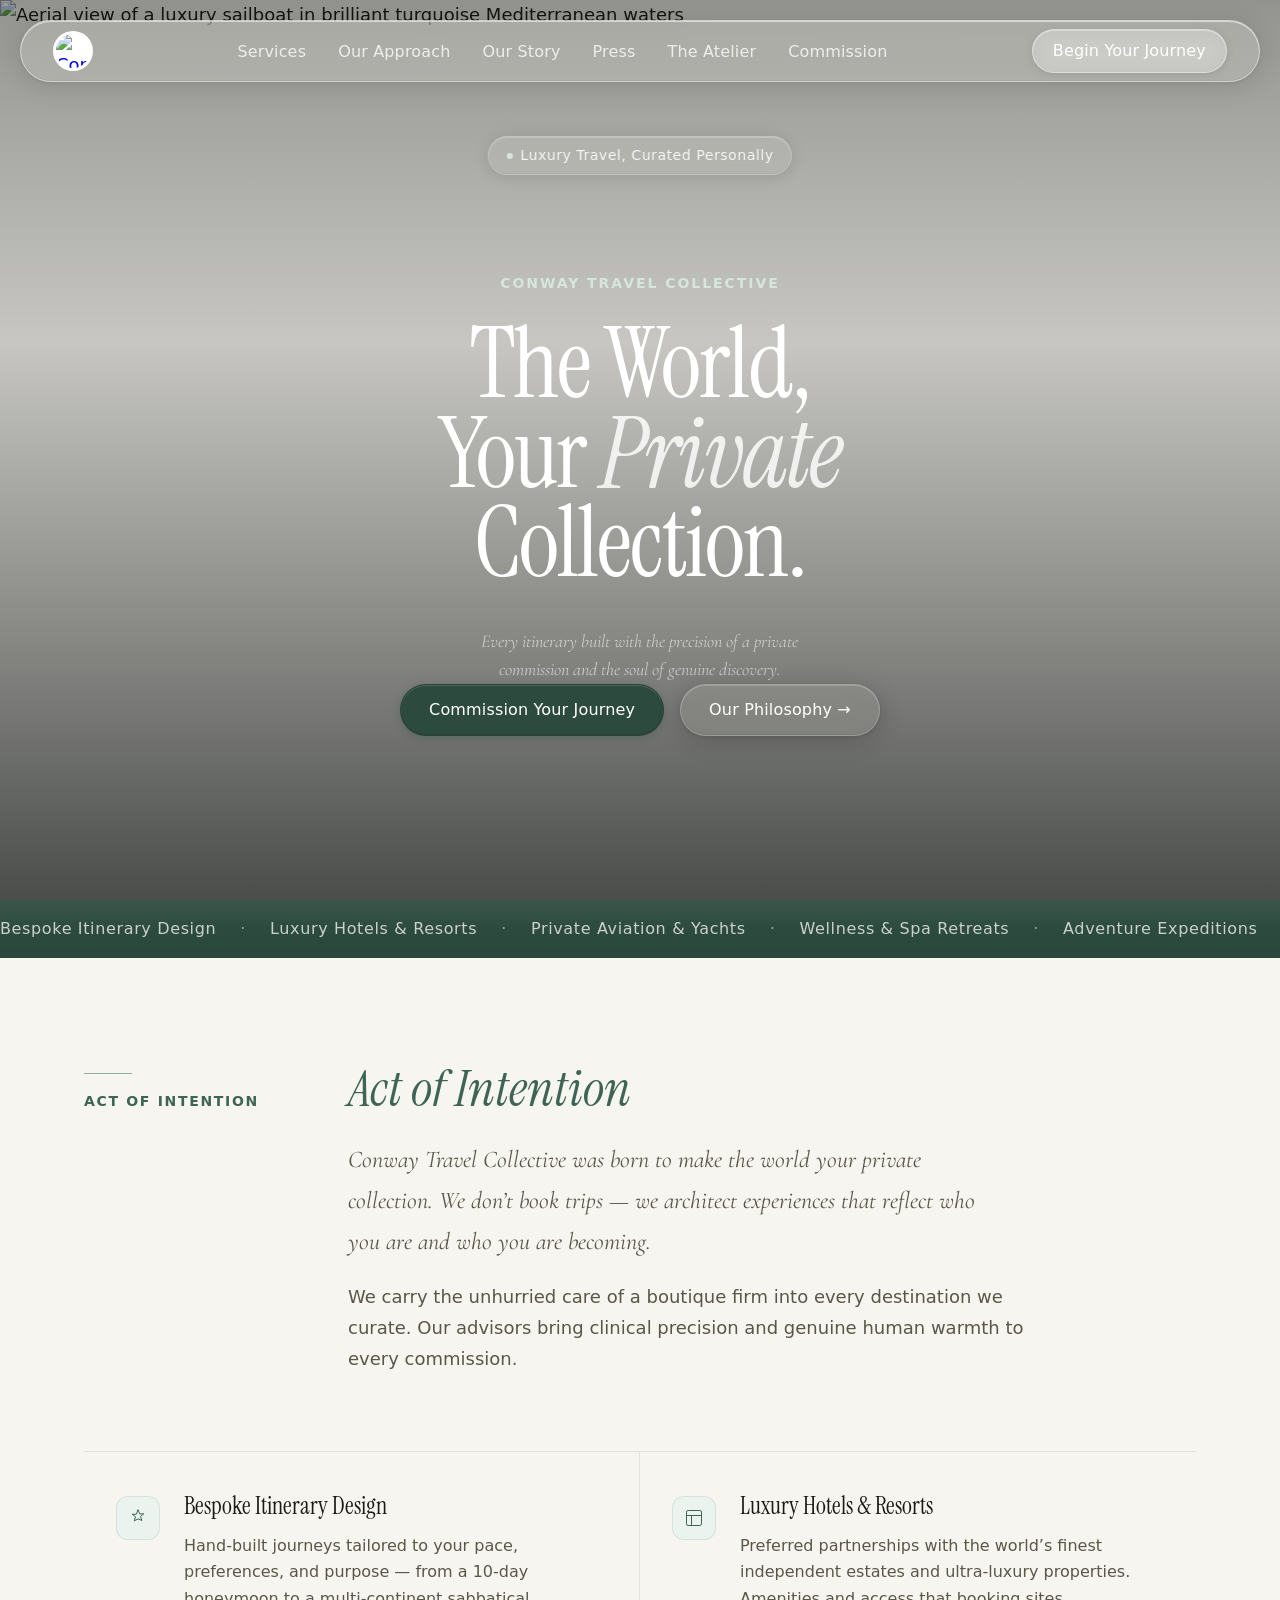
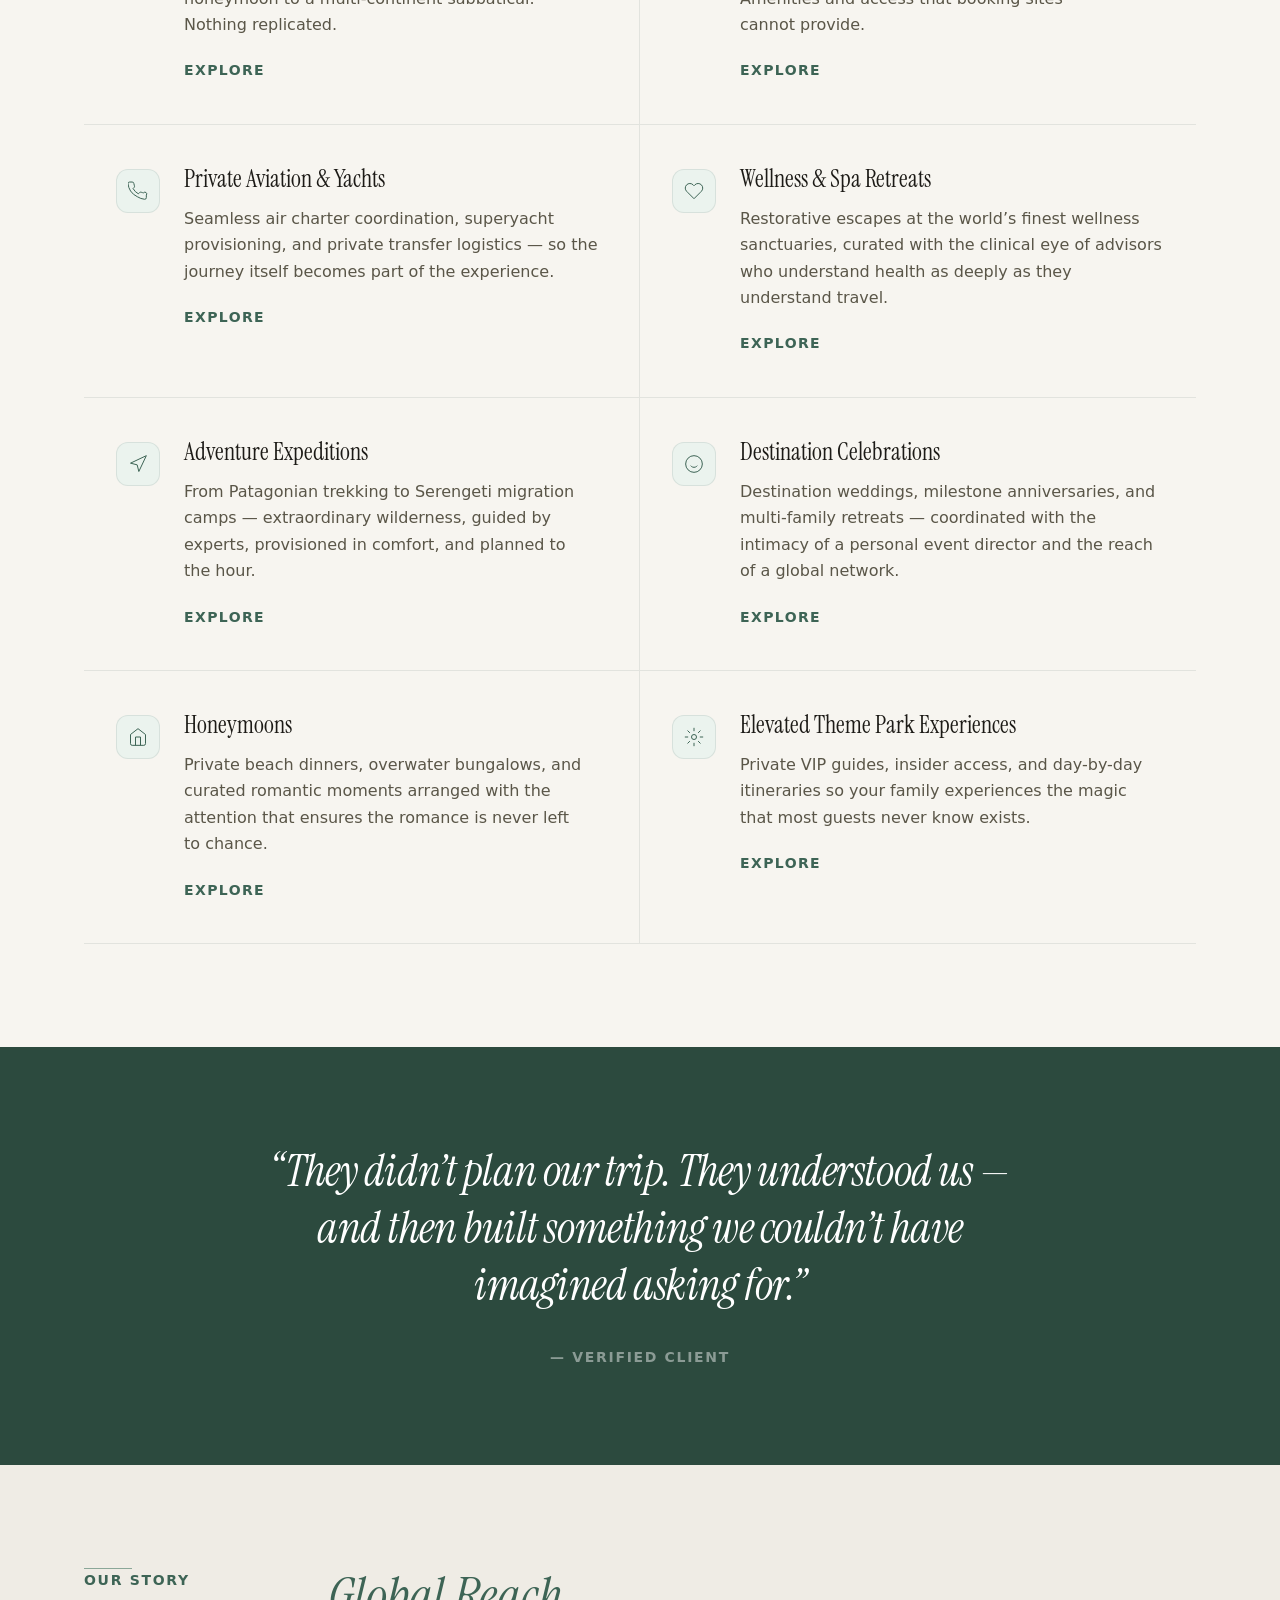
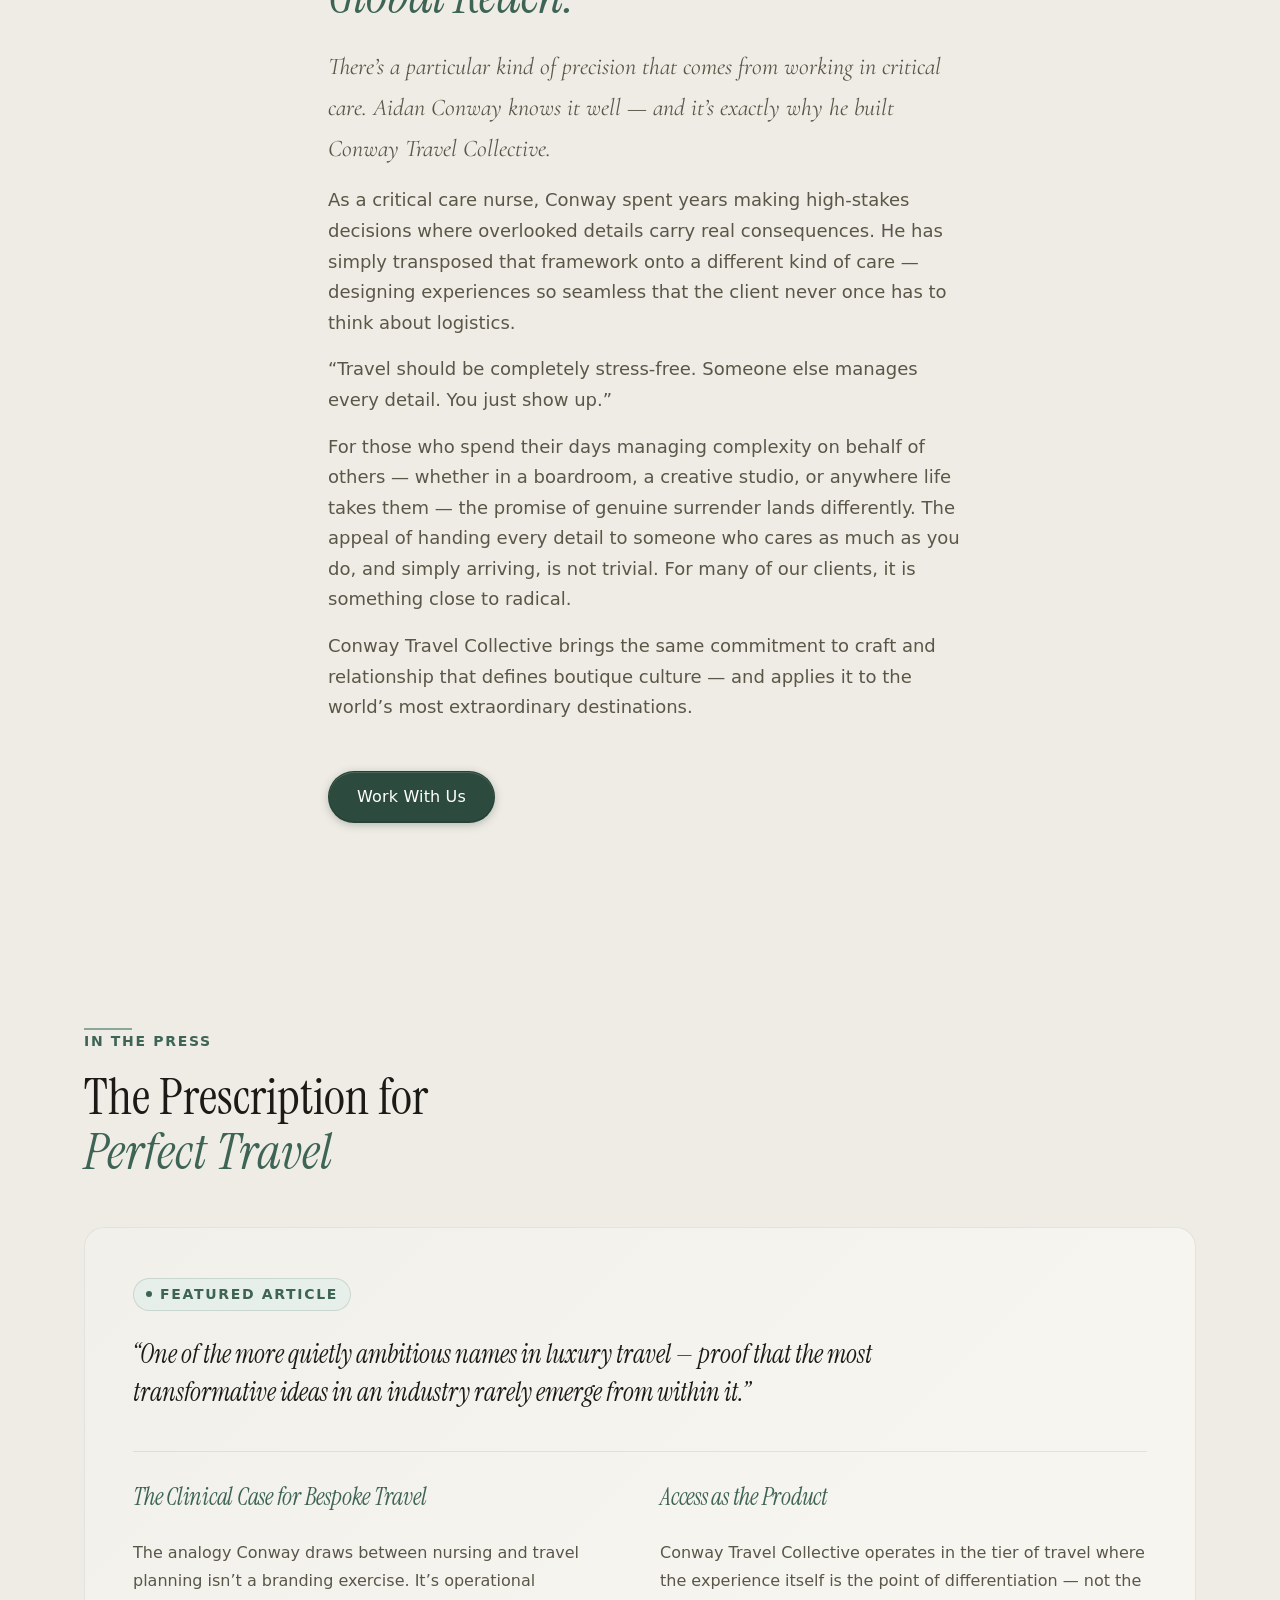
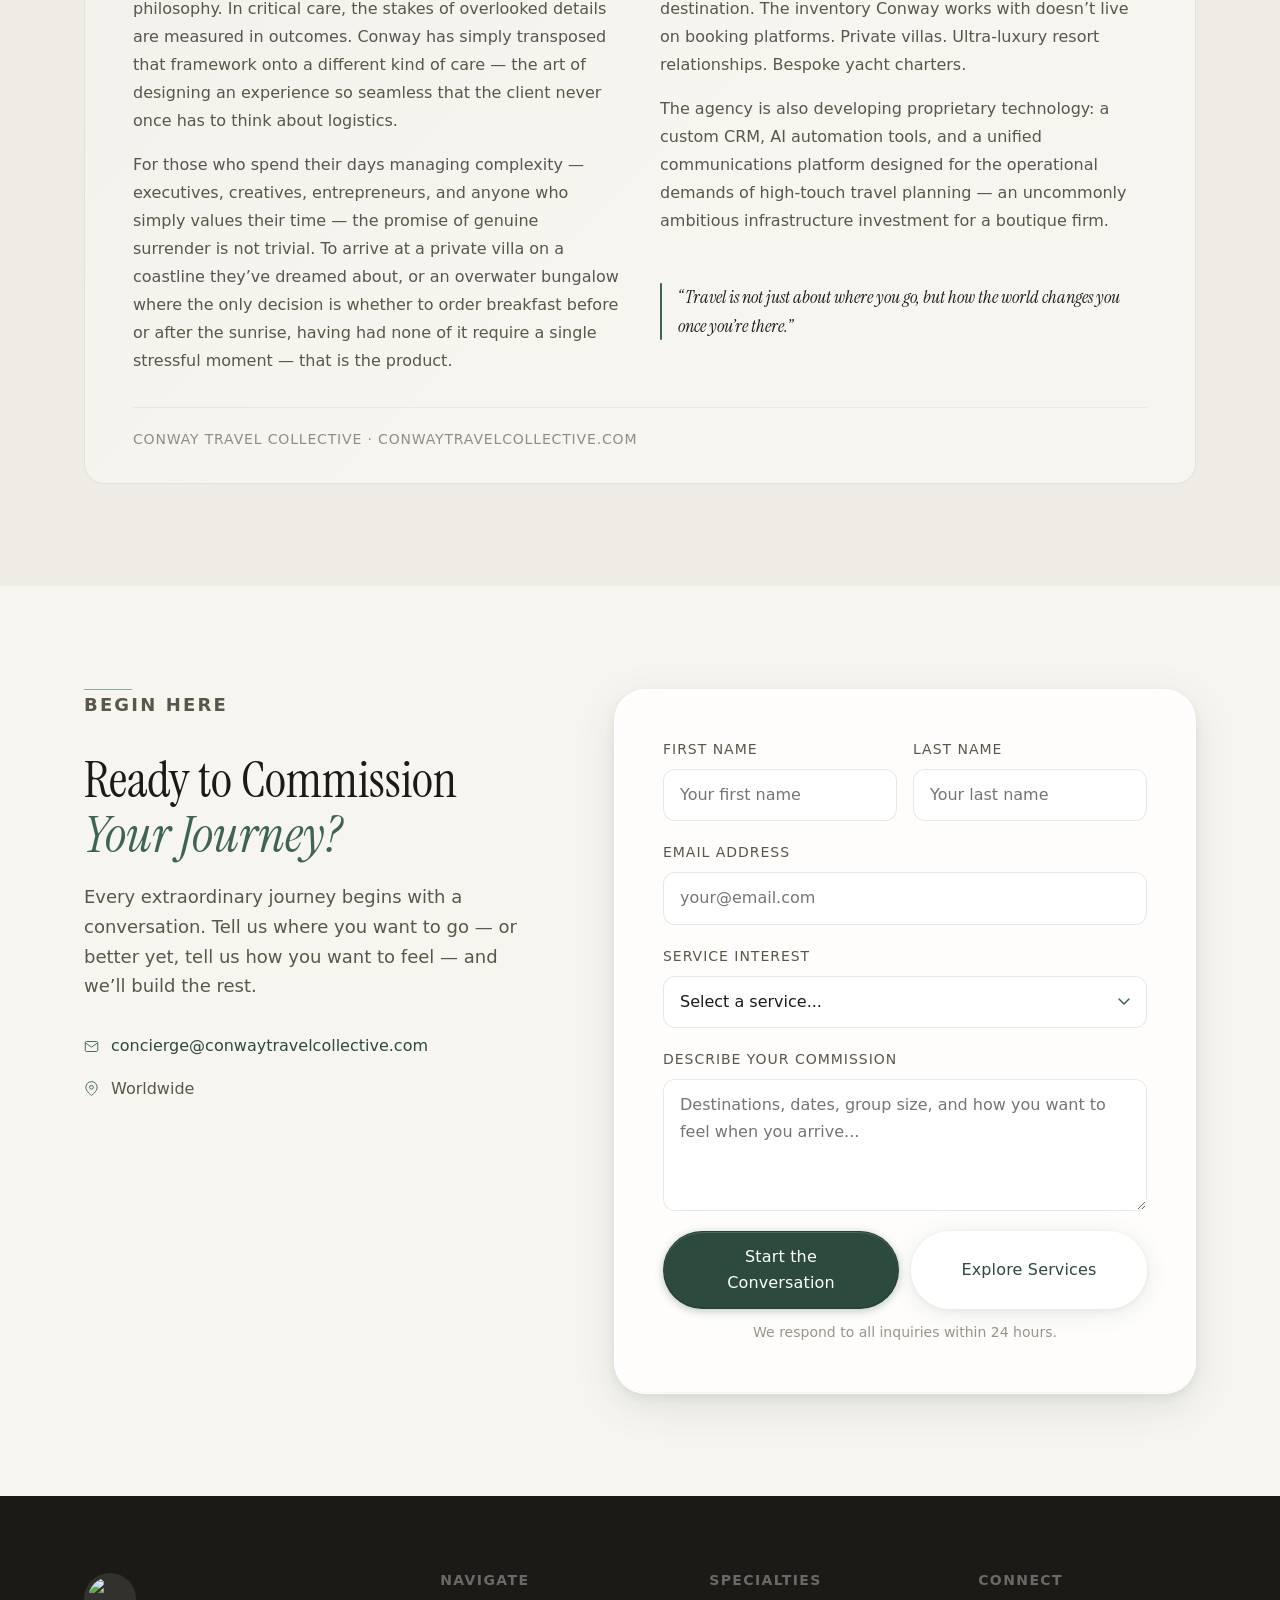
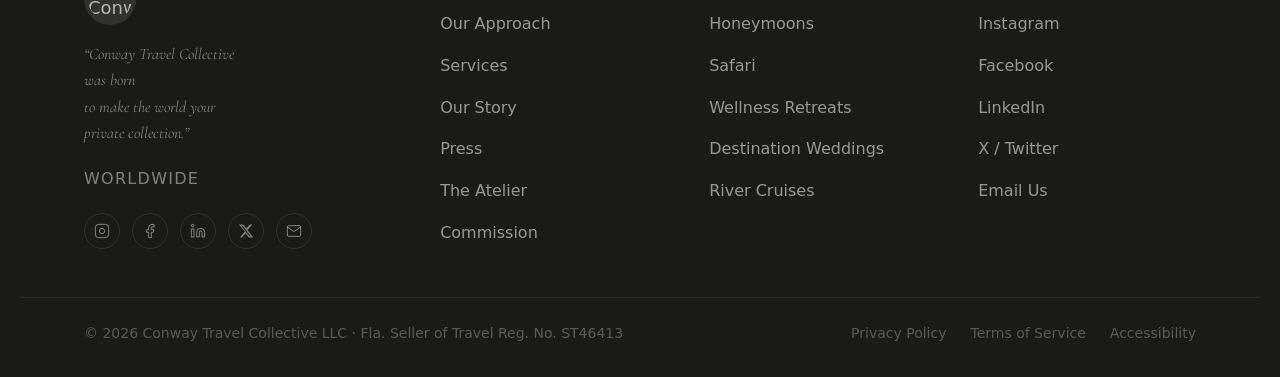
==== commit 438e589d: "Point images at public CDN for production deploy" ====
--- a/index.html
+++ b/index.html
@@ -19,7 +19,7 @@
   <header class="header" id="header">
     <nav class="nav-pill" id="navPill">
       <a href="#" class="nav-logo" aria-label="Conway Travel Collective Home">
-        <img src="images/logo-icon-balloon.jpeg" alt="Conway Travel Collective" class="logo-img" />
+        <img src="https://cdn.jsdelivr.net/gh/aidanconway08/conway-travel-collective@b119881/images/logo-icon-balloon.jpeg" alt="Conway Travel Collective" class="logo-img" />
       </a>
       <ul class="nav-links" role="list">
         <li><a href="#services">Services</a></li>
@@ -53,7 +53,7 @@
     <!-- ==================== HERO ==================== -->
     <section class="hero" id="home">
       <div class="hero-bg">
-        <img src="images/hero-tropical-water.jpg" alt="Aerial view of a luxury sailboat in brilliant turquoise Mediterranean waters" class="hero-img" />
+        <img src="https://cdn.jsdelivr.net/gh/aidanconway08/conway-travel-collective@b119881/images/hero-tropical-water.jpg" alt="Aerial view of a luxury sailboat in brilliant turquoise Mediterranean waters" class="hero-img" />
         <div class="hero-overlay"></div>
       </div>
 
@@ -349,7 +349,7 @@
   <footer class="footer">
     <div class="container footer-inner">
       <div class="footer-brand">
-        <img src="images/logo-icon-balloon.jpeg" alt="Conway Travel Collective" class="footer-logo" />
+        <img src="https://cdn.jsdelivr.net/gh/aidanconway08/conway-travel-collective@b119881/images/logo-icon-balloon.jpeg" alt="Conway Travel Collective" class="footer-logo" />
         <p class="footer-tagline">&ldquo;Conway Travel Collective was born<br />to make the world your private collection.&rdquo;</p>
         <p class="footer-location">Worldwide</p>
         <div class="footer-social">
